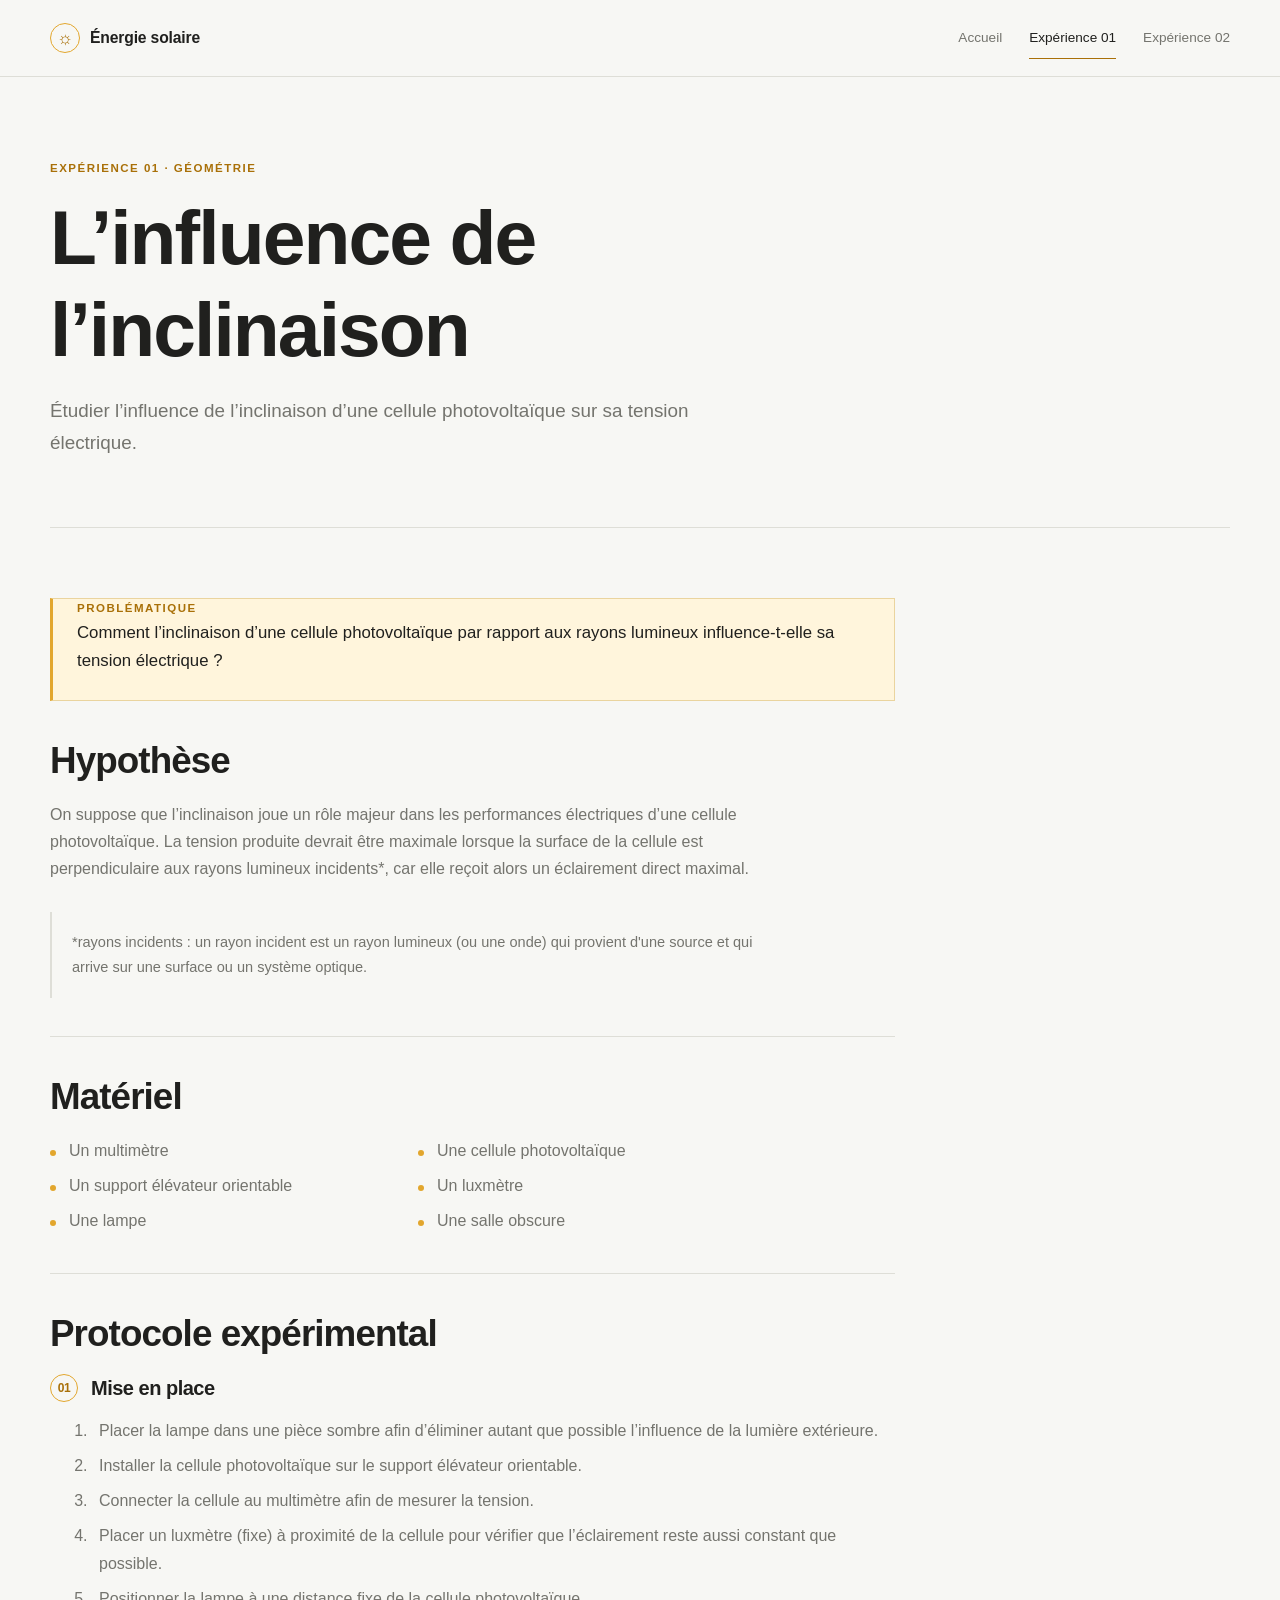
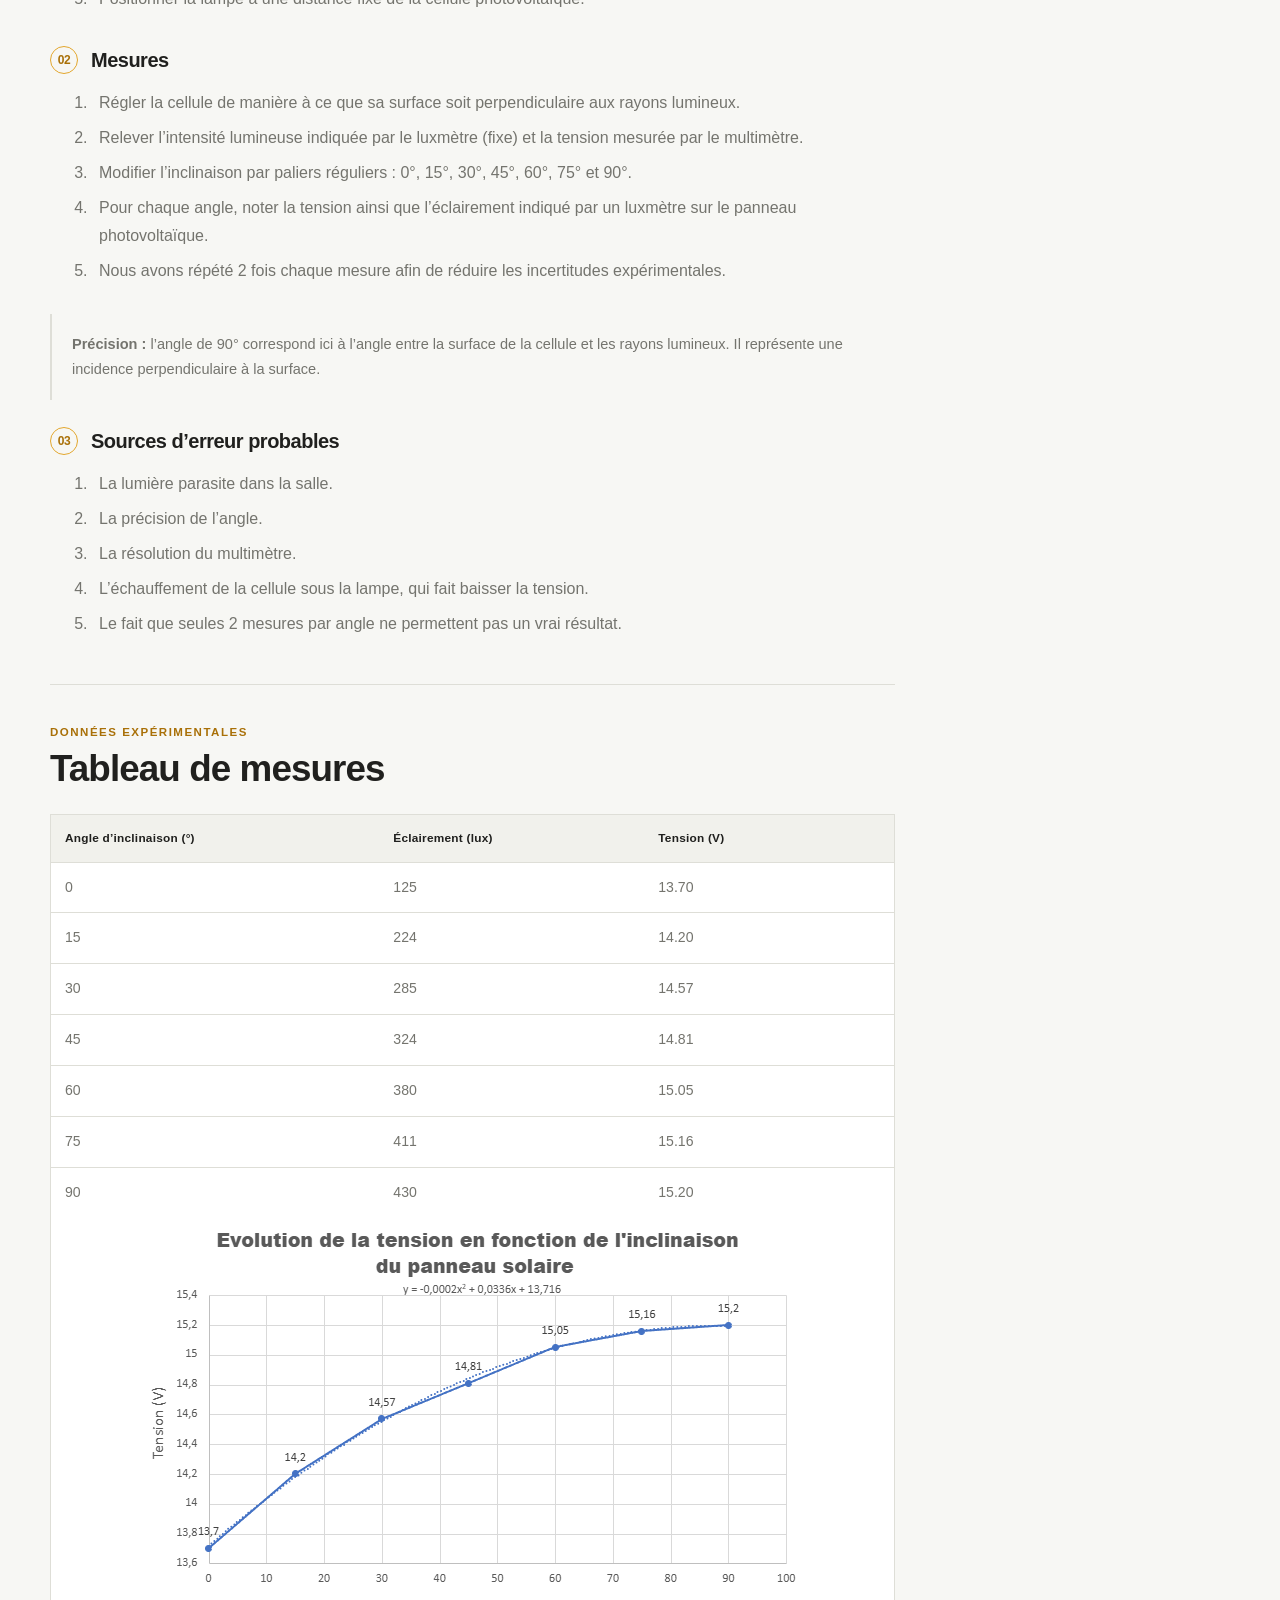
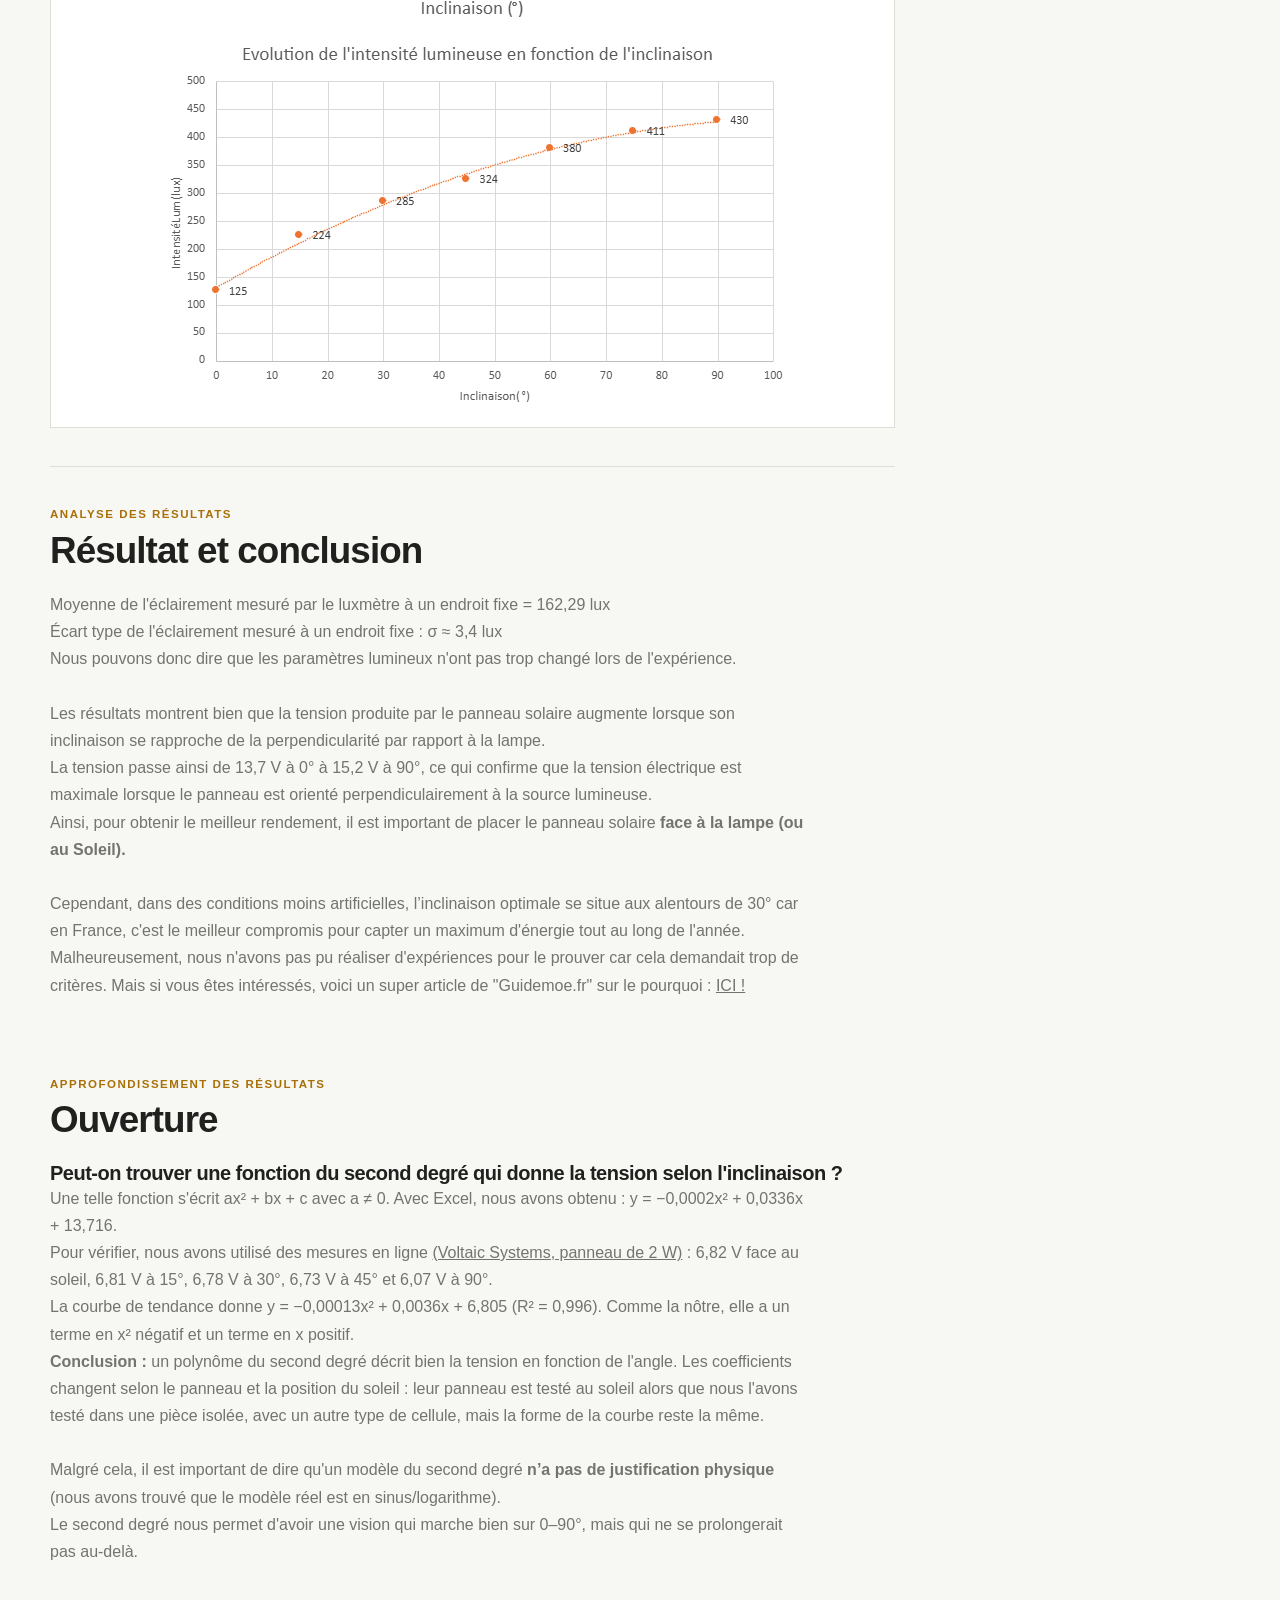
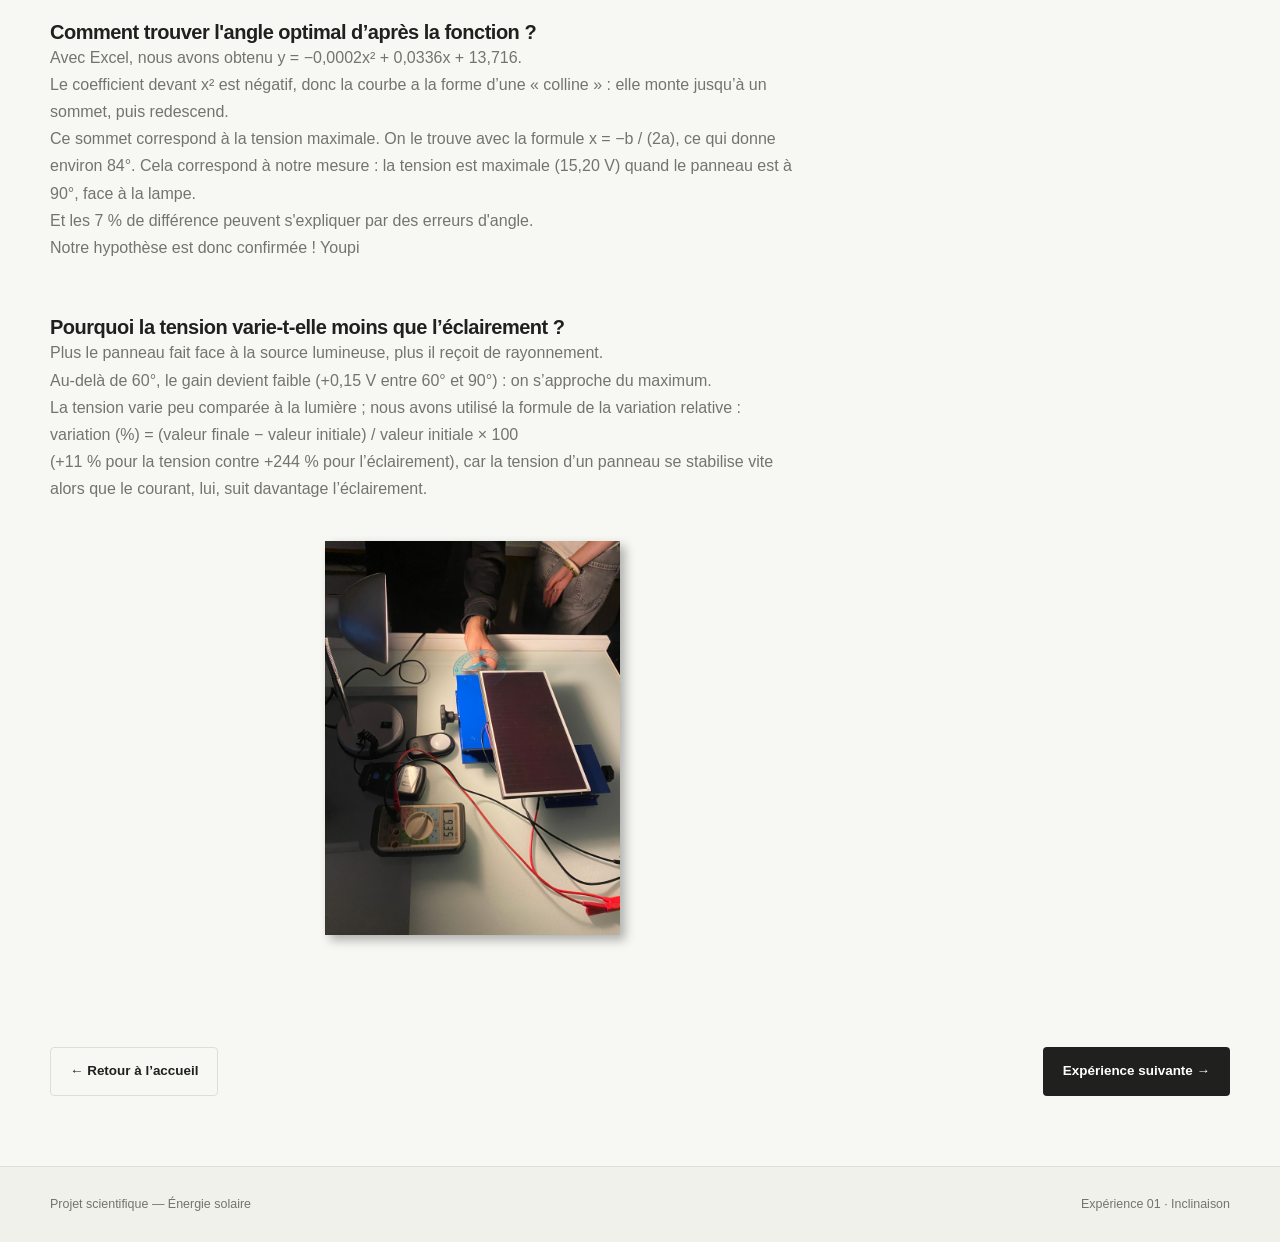
==== experience1.html @ ff4b0154 "Add files via upload" ====
<!DOCTYPE html>
<html lang="fr">
<head>
  <meta charset="UTF-8">
  <meta name="viewport" content="width=device-width, initial-scale=1.0">
  <meta name="description" content="Expérience sur l'influence de l'inclinaison d'une cellule photovoltaïque.">
  <title>Expérience 01 — Inclinaison</title>
  <link rel="stylesheet" href="style.css">
  <script src="script.js" defer></script>
</head>

<body>
  <header class="site-header">
    <div class="container nav-container">
      <a class="brand" href="index.html">
        <span class="brand-mark">☼</span>
        <span>Énergie solaire</span>
      </a>

      <button class="menu-toggle" aria-label="Ouvrir le menu">☰</button>

      <nav class="main-nav" aria-label="Navigation principale">
        <a href="index.html">Accueil</a>
        <a class="active" href="experience1.html">Expérience 01</a>
        <a href="experience2.html">Expérience 02</a>
      </nav>
    </div>
  </header>

  <main>
    <section class="experiment-header container">
      <p class="eyebrow">Expérience 01 · Géométrie</p>
      <h1>L’influence de l’inclinaison</h1>
      <p class="lead">
        Étudier l’influence de l’inclinaison d’une cellule photovoltaïque
        sur sa tension électrique.
      </p>
    </section>

    <div class="container experiment-layout">
      <article class="content-column">
        <section class="content-section problem-box">
          <p class="section-label">Problématique</p>
          <p>
            Comment l’inclinaison d’une cellule photovoltaïque par rapport
            aux rayons lumineux influence-t-elle sa tension électrique ?
          </p>
        </section>

        <section class="content-section">
          <h2>Hypothèse</h2>
          <p>
            On suppose que l’inclinaison joue un rôle majeur dans les
            performances électriques d’une cellule photovoltaïque. La tension
            produite devrait être maximale lorsque la surface de la cellule
            est perpendiculaire aux rayons lumineux incidents*, car elle reçoit
            alors un éclairement direct maximal.
          </p>
          <p class="note">
            *rayons incidents : un rayon incident est un rayon lumineux (ou une onde)
            qui provient d'une source et qui arrive sur une surface ou un système optique.
          </p>
        </section>

        <section class="content-section">
          <h2>Matériel</h2>
          <ul class="material-list">
            <li>Un multimètre</li>
            <li>Une cellule photovoltaïque</li>
            <li>Un support élévateur orientable</li>
            <li>Un luxmètre</li>
            <li>Une lampe</li>
            <li>Une salle obscure</li>
          </ul>
        </section>

        <section class="content-section">
          <h2>Protocole expérimental</h2>

          <div class="step-block">
            <h3><span>01</span> Mise en place</h3>
            <ol>
              <li>Placer la lampe dans une pièce sombre afin d’éliminer autant que possible l’influence de la lumière extérieure.</li>
              <li>Installer la cellule photovoltaïque sur le support élévateur orientable.</li>
              <li>Connecter la cellule au multimètre afin de mesurer la tension.</li>
              <li>Placer un luxmètre (fixe) à proximité de la cellule pour vérifier que l’éclairement reste aussi constant que possible.</li>
              <li>Positionner la lampe à une distance fixe de la cellule photovoltaïque.</li>
            </ol>
          </div>

          <div class="step-block">
            <h3><span>02</span> Mesures</h3>
            <ol>
              <li>Régler la cellule de manière à ce que sa surface soit perpendiculaire aux rayons lumineux.</li>
              <li>Relever l’intensité lumineuse indiquée par le luxmètre (fixe) et la tension mesurée par le multimètre.</li>
              <li>Modifier l’inclinaison par paliers réguliers : 0°, 15°, 30°, 45°, 60°, 75° et 90°.</li>
              <li>Pour chaque angle, noter la tension ainsi que l’éclairement indiqué par un luxmètre sur le panneau photovoltaïque.</li>
              <li>Nous avons répété 2 fois chaque mesure afin de réduire les incertitudes expérimentales.</li>
            </ol>
          </div>

          <div class="note">
            <strong>Précision :</strong> l’angle de 90° correspond ici à
            l’angle entre la surface de la cellule et les rayons lumineux.
            Il représente une incidence perpendiculaire à la surface.
          </div>

          <br>
          <div class="step-block">
            <h3><span>03</span> Sources d’erreur probables</h3>
            <ol>
              <li>La lumière parasite dans la salle.</li>
              <li>La précision de l’angle.</li>
              <li>La résolution du multimètre.</li>
              <li>L’échauffement de la cellule sous la lampe, qui fait baisser la tension.</li>
              <li>Le fait que seules 2 mesures par angle ne permettent pas un vrai résultat.</li>
            </ol>
          </div>
        </section>

        <section class="content-section">
          <div class="section-title-row">
            <div>
              <p class="section-label">Données expérimentales</p>
              <h2>Tableau de mesures</h2>
            </div>
          </div>

          <div class="table-wrapper">
            <table data-table-id="inclinaison">
              <thead>
                <tr>
                  <th>Angle d’inclinaison (°)</th>
                  <th>Éclairement (lux)</th>
                  <th>Tension (V)</th>
                </tr>
              </thead>
              <tbody>
                <tr><td>0</td>   <td>125</td>  <td>13.70</td></tr>
                <tr><td>15</td>  <td>224</td>  <td>14.20</td></tr>
                <tr><td>30</td>  <td>285</td>  <td>14.57</td></tr>
                <tr><td>45</td>  <td>324</td>  <td>14.81</td></tr>
                <tr><td>60</td>  <td>380</td>  <td>15.05</td></tr>
                <tr><td>75</td>  <td>411</td>  <td>15.16</td></tr>
                <tr><td>90</td>  <td>430</td>  <td>15.20</td></tr>
              </tbody>
            </table>

            <div style="text-align: center;">
              <img src="Images/Courbe_volt_degrés.png" alt="Courbe de la tension en fonction de l'angle d'inclinaison"> <br>
              <img src="Images/Courbe_lux_inc.png" alt="Courbe de l'éclairement en fonction de l'angle d'inclinaison">
            </div>
          </div>
        </section>

        <section class="content-section expected-result">
          <p class="section-label">Analyse des résultats</p>
          <h2>Résultat et conclusion</h2>
          <p>
            Moyenne de l'éclairement mesuré par le luxmètre à un endroit fixe = 162,29 lux <br>
            Écart type de l'éclairement mesuré à un endroit fixe : σ ≈ 3,4 lux <br>
            Nous pouvons donc dire que les paramètres lumineux n'ont pas trop changé lors de l'expérience.<br><br>

            Les résultats montrent bien que la tension produite par le panneau solaire
            augmente lorsque son inclinaison se rapproche de la perpendicularité par rapport à la lampe.<br>
            La tension passe ainsi de 13,7 V à 0° à 15,2 V à 90°,
            ce qui confirme que la tension électrique est maximale
            lorsque le panneau est orienté perpendiculairement
            à la source lumineuse. <br>
            Ainsi, pour obtenir le meilleur rendement,
            il est important de placer le panneau solaire <strong>face à la lampe (ou au Soleil).</strong><br><br>

            Cependant, dans des conditions moins artificielles, l’inclinaison optimale se situe aux alentours de 30° car<br>
            en France, c'est le meilleur compromis pour capter un maximum d'énergie tout au long de l'année. <br>
            Malheureusement, nous n'avons pas pu réaliser d'expériences pour le prouver car cela demandait trop de critères.
            Mais si vous êtes intéressés, voici un super article de "Guidemoe.fr" sur le pourquoi :
            <a href="https://www.guidemoe.fr/actu/239/pourquoi-les-panneaux-solaires-sont-ils-inclines-a-30-degres" style="text-decoration: underline;" target="_blank">ICI !</a>
          </p>
        </section>

        <section class="content-section expected-result">
          <p class="section-label">Approfondissement des résultats</p>
          <h2>Ouverture</h2>
          <h3>Peut-on trouver une fonction du second degré qui donne la tension selon l'inclinaison ?</h3>
          <p>Une telle fonction s'écrit ax² + bx + c avec a ≠ 0. Avec Excel, nous avons obtenu : y = −0,0002x² + 0,0336x + 13,716.</p>
          <p>Pour vérifier, nous avons utilisé des mesures en ligne <a href="https://blog.voltaicsystems.com/solar-charger-tutorial-part-1/" style="text-decoration: underline;" target="_blank">(Voltaic Systems, panneau de 2 W)</a>
            : 6,82 V face au soleil, 6,81 V à 15°, 6,78 V à 30°, 6,73 V à 45° et 6,07 V à 90°. <br>
            La courbe de tendance donne y = −0,00013x² + 0,0036x + 6,805 (R² = 0,996). Comme la nôtre, elle a un terme en x² négatif et un terme en x positif.</p>
          <p><strong>Conclusion :</strong> un polynôme du second degré décrit bien la tension en fonction de l'angle.
            Les coefficients changent selon le panneau et la position du soleil :
            leur panneau est testé au soleil alors que nous l'avons testé dans une pièce isolée, avec un autre type de cellule, mais la forme de la courbe reste la même.</p>
          <br>
          <p>Malgré cela, il est important de dire qu'un modèle du second degré <strong>n’a pas de justification physique</strong> (nous avons trouvé que le modèle réel est en sinus/logarithme).<br>
            Le second degré nous permet d'avoir une vision qui marche bien sur 0–90°, mais qui ne se prolongerait pas au-delà.</p>
          <br><br>

          <h3>Comment trouver l'angle optimal d’après la fonction ?</h3>
          <p>Avec Excel, nous avons obtenu y = −0,0002x² + 0,0336x + 13,716.<br>
            Le coefficient devant x² est négatif, donc la courbe a la forme d’une « colline » : elle monte jusqu’à un sommet, puis redescend.<br>
            Ce sommet correspond à la tension maximale. On le trouve avec la formule x = −b / (2a), ce qui donne environ 84°.
            Cela correspond à notre mesure : la tension est maximale (15,20 V) quand le panneau est à 90°, face à la lampe.<br>
            Et les 7 % de différence peuvent s'expliquer par des erreurs d'angle.<br>
            Notre hypothèse est donc confirmée ! Youpi</p>
          <br><br>

          <h3>Pourquoi la tension varie-t-elle moins que l’éclairement ?</h3>
          <p>Plus le panneau fait face à la source lumineuse, plus il reçoit de rayonnement. <br>
            Au-delà de 60°, le gain devient faible (+0,15 V entre 60° et 90°) : on s’approche du maximum. <br>
            La tension varie peu comparée à la lumière ; nous avons utilisé la formule de la variation relative : <br>
            variation (%) = (valeur finale − valeur initiale) / valeur initiale × 100 <br>
            (+11 % pour la tension contre +244 % pour l’éclairement), car la tension d’un panneau se stabilise vite alors que le courant, lui, suit davantage l’éclairement.<br>
          </p>
        </section>

        <div style="text-align: center;">
          <img class="mon-element" src="Images/Exp1_Realisation.jpeg" alt="Réalisation de l'expérience 1" width="35%">
        </div>
      </article>
    </div>
  </main>

  <nav class="page-navigation container" aria-label="Navigation entre les expériences">
    <a class="button button-outline" href="index.html">← Retour à l’accueil</a>
    <a class="button button-primary" href="experience2.html">Expérience suivante →</a>
  </nav>

  <footer class="site-footer">
    <div class="container footer-content">
      <p>Projet scientifique — Énergie solaire</p>
      <p>Expérience 01 · Inclinaison</p>
    </div>
  </footer>
</body>
</html>
---- style.css ----
:root {
  --background: #f7f7f4;
  --surface: #ffffff;
  --text: #20201e;
  --muted: #74746e;
  --line: #deded7;
  --accent: #e2a62d;
  --accent-dark: #a97008;
  --soft-accent: #fff5dc;
  --max-width: 1180px;
  --radius: 4px;
  --shadow: 0 12px 35px rgba(35, 35, 28, 0.06);
}

.texte-image {
  display: flex;
  align-items: flex-start;
  gap: 2rem;
}

.texte-image .texte {
  flex: 1;
  min-width: 0;
}

.texte-image .schema {
  flex: 0 0 40%;
  margin: 0;
}

.texte-image .schema img {
  width: 100%;
  height: auto;
  display: block;
}

@media (max-width: 700px) {
  .texte-image {
    flex-direction: column;
  }
  .texte-image .schema {
    flex: none;
    width: 100%;
  }
}

* {
  box-sizing: border-box;
  margin: 0;
  padding: 0;
}

html {
  scroll-behavior: smooth;
}

body {
  background: var(--background);
  color: var(--text);
  font-family: "Inter", "Segoe UI", Arial, sans-serif;
  font-size: 16px;
  line-height: 1.7;
  animation: pageEnter 0.45s ease both;
}

@keyframes pageEnter {
  from {
    opacity: 0;
    transform: translateY(8px);
  }

  to {
    opacity: 1;
    transform: translateY(0);
  }
}

h1,
h2,
h3 {
  font-weight: 600;
  line-height: 1.2;
  letter-spacing: -0.025em;
}

h1 {
  font-size: clamp(2.7rem, 7vw, 5.8rem);
}

h2 {
  font-size: clamp(1.55rem, 3vw, 2.3rem);
}

h3 {
  font-size: 1.25rem;
}

p {
  color: var(--muted);
}

a {
  color: inherit;
  text-decoration: none;
}

button,
textarea {
  font: inherit;
}

.container {
  width: min(100% - 42px, var(--max-width));
  margin-inline: auto;
}

/* Navigation */

.site-header {
  border-bottom: 1px solid var(--line);
  background: rgba(247, 247, 244, 0.94);
  position: sticky;
  top: 0;
  z-index: 10;
  backdrop-filter: blur(12px);
}

.nav-container {
  min-height: 76px;
  display: flex;
  align-items: center;
  justify-content: space-between;
  gap: 30px;
}

.brand {
  display: flex;
  align-items: center;
  gap: 10px;
  font-size: 0.98rem;
  font-weight: 600;
  letter-spacing: -0.01em;
}

.brand-mark {
  display: grid;
  place-items: center;
  width: 30px;
  height: 30px;
  color: var(--accent-dark);
  border: 1px solid var(--accent);
  border-radius: 50%;
  font-size: 1.1rem;
}

.main-nav {
  display: flex;
  align-items: center;
  gap: 27px;
}

.main-nav a {
  color: var(--muted);
  font-size: 0.85rem;
  position: relative;
  transition: color 0.2s ease;
}

.main-nav a::after {
  content: "";
  position: absolute;
  left: 0;
  bottom: -9px;
  width: 0;
  height: 1px;
  background: var(--accent-dark);
  transition: width 0.2s ease;
}

.main-nav a:hover,
.main-nav a.active {
  color: var(--text);
}

.main-nav a:hover::after,
.main-nav a.active::after {
  width: 100%;
}

.menu-toggle {
  display: none;
  border: 0;
  background: transparent;
  font-size: 1.35rem;
  cursor: pointer;
}

/* Accueil */

.hero {
  min-height: 570px;
  display: flex;
  align-items: center;
  justify-content: space-between;
  gap: 60px;
  padding-block: 85px;
}

.hero-content {
  max-width: 750px;
}

.eyebrow,
.section-label,
.card-tag {
  color: var(--accent-dark);
  font-size: 0.72rem;
  font-weight: 700;
  letter-spacing: 0.13em;
  text-transform: uppercase;
}

.hero-subtitle {
  max-width: 610px;
  margin-top: 18px;
  color: var(--muted);
  font-size: clamp(1.15rem, 2vw, 1.55rem);
}

.question-box {
  max-width: 670px;
  margin-top: 48px;
  padding: 23px 26px;
  border-left: 2px solid var(--accent);
  background: var(--surface);
  box-shadow: var(--shadow);
}

.question-box p {
  margin-top: 6px;
  color: var(--text);
  font-size: 1.05rem;
}

.solar-symbol {
  position: relative;
  width: 170px;
  height: 170px;
  flex: 0 0 auto;
  opacity: 0.85;
}

.sun-core {
  position: absolute;
  top: 50%;
  left: 50%;
  width: 62px;
  height: 62px;
  border-radius: 50%;
  background: var(--accent);
  transform: translate(-50%, -50%);
}

.ray {
  position: absolute;
  top: 50%;
  left: 50%;
  width: 2px;
  height: 170px;
  background: var(--accent);
  transform-origin: center;
}

.ray-1 { transform: translate(-50%, -50%) rotate(0); }
.ray-2 { transform: translate(-50%, -50%) rotate(45deg); }
.ray-3 { transform: translate(-50%, -50%) rotate(90deg); }
.ray-4 { transform: translate(-50%, -50%) rotate(135deg); }
.ray-5 { transform: translate(-50%, -50%) rotate(180deg); }
.ray-6 { transform: translate(-50%, -50%) rotate(225deg); }
.ray-7 { transform: translate(-50%, -50%) rotate(270deg); }
.ray-8 { transform: translate(-50%, -50%) rotate(315deg); }

.intro-section,
.experiments-section {
  padding-block: 82px;
  border-top: 1px solid var(--line);
}

.section-heading {
  max-width: 700px;
}

.intro-text {
  max-width: 750px;
  margin-top: 26px;
  font-size: 1.08rem;
}

.experiment-grid {
  display: grid;
  grid-template-columns: repeat(2, 1fr);
  gap: 18px;
  margin-top: 42px;
}

.experiment-card {
  min-height: 300px;
  display: flex;
  flex-direction: column;
  justify-content: space-between;
  padding: 27px;
  background: var(--surface);
  border: 1px solid var(--line);
  transition: transform 0.25s ease, box-shadow 0.25s ease;
}

.experiment-card:hover {
  transform: translateY(-5px);
  box-shadow: var(--shadow);
}

.card-number {
  color: var(--accent-dark);
  font-size: 2rem;
  font-weight: 600;
}

.card-tag {
  margin-top: 18px;
}

.experiment-card h3 {
  margin-top: 7px;
}

.experiment-card p:not(.card-tag) {
  margin-top: 13px;
  align-items: center;
  font-size: 0.94rem;
}

.text-link {
  display: inline-flex;
  align-items: center;
  gap: 8px;
  margin-top: 28px;
  color: var(--text);
  font-size: 0.87rem;
  font-weight: 600;
}

.mon-element {
  box-shadow: 5px 5px 10px rgba(0, 0, 0, 0.3);
}

.text-link span {
  color: var(--accent-dark);
  transition: transform 0.2s ease;
}

.text-link:hover span {
  transform: translateX(4px);
}

/* Pages expériences */

.experiment-header {
  padding-block: 82px 68px;
  border-bottom: 1px solid var(--line);
}

.experiment-header h1 {
  max-width: 850px;
  margin-top: 12px;
  font-size: clamp(2.5rem, 6vw, 5rem);
}

.lead {
  max-width: 650px;
  margin-top: 20px;
  font-size: 1.18rem;
}

.experiment-layout {
  display: grid;
  grid-template-columns: minmax(0, 1fr) 260px;
  gap: 75px;
  padding-block: 70px;
}

.content-column {
  min-width: 0;
}

.content-section {
  padding-block: 38px;
  border-bottom: 1px solid var(--line);
}

.content-section:first-child {
  padding-top: 0;
}

.content-section h2 {
  margin-bottom: 18px;
}

.content-section p {
  max-width: 760px;
}

.problem-box {
  padding: 24px;
  border: 1px solid #ead49e;
  border-left: 3px solid var(--accent);
  background: var(--soft-accent);
}

.problem-box p:last-child {
  color: var(--text);
  font-size: 1.05rem;
}

.material-list {
  display: grid;
  grid-template-columns: repeat(2, minmax(0, 1fr));
  gap: 8px 36px;
  max-width: 700px;
  list-style: none;
}

.material-list li {
  position: relative;
  padding-left: 19px;
  color: var(--muted);
}

.material-list li::before {
  content: "";
  position: absolute;
  top: 0.8em;
  left: 0;
  width: 6px;
  height: 6px;
  border-radius: 50%;
  background: var(--accent);
}

.step-block + .step-block {
  margin-top: 34px;
}

.step-block h3 {
  display: flex;
  align-items: center;
  gap: 13px;
  margin-bottom: 15px;
}

.step-block h3 span {
  display: grid;
  place-items: center;
  width: 28px;
  height: 28px;
  color: var(--accent-dark);
  border: 1px solid var(--accent);
  border-radius: 50%;
  font-size: 0.75rem;
}

.step-block ol {
  padding-left: 42px;
}

.step-block li {
  margin-block: 8px;
  padding-left: 7px;
  color: var(--muted);
}

.note {
  margin-top: 30px;
  padding: 18px 20px;
  border-left: 2px solid var(--line);
  color: var(--muted);
  font-size: 0.91rem;
}

.section-title-row {
  display: flex;
  justify-content: space-between;
  align-items: end;
  gap: 20px;
  margin-bottom: 23px;
}

.section-title-row h2 {
  margin-top: 5px;
  margin-bottom: 0;
}

.button {
  display: inline-flex;
  align-items: center;
  justify-content: center;
  border: 1px solid transparent;
  border-radius: var(--radius);
  cursor: pointer;
  font-size: 0.84rem;
  font-weight: 600;
  padding: 12px 19px;
  transition: 0.2s ease;
}

.button-small {
  padding: 9px 13px;
  color: var(--accent-dark);
  background: var(--soft-accent);
  border-color: #ead49e;
}

.button-small:hover {
  background: #ffedbd;
}

.button-primary {
  color: #fff;
  background: var(--text);
}

.button-primary:hover {
  background: var(--accent-dark);
}

.button-outline {
  color: var(--text);
  border-color: var(--line);
  background: transparent;
}

.button-outline:hover {
  border-color: var(--text);
}

.table-wrapper {
  overflow-x: auto;
  border: 1px solid var(--line);
  background: var(--surface);
}

table {
  width: 100%;
  min-width: 650px;
  border-collapse: collapse;
  font-size: 0.88rem;
}

th,
td {
  padding: 13px 14px;
  text-align: left;
  border-bottom: 1px solid var(--line);
  vertical-align: top;
}

th {
  color: var(--text);
  background: #f1f1ec;
  font-size: 0.74rem;
  font-weight: 700;
  letter-spacing: 0.02em;
}

td {
  min-width: 120px;
  color: var(--muted);
}

td[contenteditable="true"]:focus {
  outline: 2px solid #edd18b;
  outline-offset: -2px;
  background: #fffaf0;
}

tr:last-child td {
  border-bottom: 0;
}

.delete-row {
  width: 25px;
  height: 25px;
  border: 0;
  color: var(--muted);
  background: transparent;
  cursor: pointer;
  font-size: 1.2rem;
}

.delete-row:hover {
  color: #ad493c;
}

.table-note {
  margin-top: 13px;
  font-size: 0.85rem;
}

.expected-result {
  border-bottom: 0;
}

.expected-result h2 {
  margin-top: 4px;
}

.open-section {
  border-bottom: 0;
}

.section-intro {
  margin-bottom: 18px;
  font-size: 0.9rem;
}

.question-list {
  margin: 0 0 24px 20px;
  color: var(--muted);
}

textarea {
  display: block;
  width: 100%;
  min-height: 150px;
  resize: vertical;
  padding: 16px;
  color: var(--text);
  border: 1px solid var(--line);
  border-radius: var(--radius);
  outline: none;
  background: var(--surface);
  transition: border-color 0.2s ease;
}

textarea:focus {
  border-color: var(--accent);
}

.side-column {
  display: flex;
  flex-direction: column;
  gap: 16px;
}

.side-card,
.graph-placeholder {
  padding: 21px;
  border: 1px solid var(--line);
  background: var(--surface);
}

.side-number {
  color: var(--accent-dark);
  font-size: 1.7rem;
  font-weight: 600;
}

.side-card p {
  margin-top: 12px;
  font-size: 0.78rem;
  text-transform: uppercase;
  letter-spacing: 0.08em;
}

.side-card strong {
  display: block;
  margin-top: 5px;
  font-size: 1.05rem;
  font-weight: 600;
}

.graph-placeholder {
  min-height: 170px;
  display: flex;
  flex-direction: column;
  align-items: center;
  justify-content: center;
  border-style: dashed;
  text-align: center;
}

.graph-placeholder span {
  color: var(--muted);
  font-size: 0.85rem;
}

.graph-placeholder small {
  margin-top: 5px;
  color: var(--accent-dark);
  font-size: 0.75rem;
}

.formula-card {
  padding: 30px;
  border: 1px solid #ead49e;
  background: var(--soft-accent);
}

.formula {
  margin: 14px 0;
  color: var(--text);
  font-family: Georgia, serif;
  font-size: 2rem;
  font-style: italic;
}

.page-navigation {
  display: flex;
  justify-content: space-between;
  gap: 20px;
  padding-block: 34px 70px;
}

/* Footer */

.site-footer {
  border-top: 1px solid var(--line);
  background: #f1f1ec;
}

.footer-content {
  display: flex;
  justify-content: space-between;
  gap: 20px;
  padding-block: 27px;
}

.footer-content p {
  font-size: 0.78rem;
}

/* Responsive */

@media (max-width: 820px) {
  .menu-toggle {
    display: block;
  }

  .main-nav {
    position: absolute;
    top: 76px;
    left: 0;
    right: 0;
    display: none;
    flex-direction: column;
    align-items: stretch;
    gap: 0;
    padding: 10px 21px 20px;
    border-bottom: 1px solid var(--line);
    background: var(--background);
  }

  .main-nav.open {
    display: flex;
  }

  .main-nav a {
    padding: 11px 0;
  }

  .main-nav a::after {
    display: none;
  }

  .hero {
    min-height: auto;
    align-items: flex-start;
    padding-block: 70px;
  }

  .solar-symbol {
    display: none;
  }

  .experiment-grid {
    grid-template-columns: 1fr;
  }

  .experiment-layout {
    grid-template-columns: 1fr;
    gap: 0;
  }

  .side-column {
    display: grid;
    grid-template-columns: repeat(2, 1fr);
    padding-top: 45px;
  }

  .graph-placeholder {
    grid-column: span 2;
  }
}

@media (max-width: 560px) {
  .container {
    width: min(100% - 30px, var(--max-width));
  }

  .hero {
    padding-block: 55px;
  }

  .intro-section,
  .experiments-section {
    padding-block: 55px;
  }

  .experiment-header {
    padding-block: 55px 45px;
  }

  .experiment-layout {
    padding-block: 45px;
  }

  .material-list {
    grid-template-columns: 1fr;
  }

  .section-title-row {
    align-items: start;
    flex-direction: column;
  }

  .side-column {
    grid-template-columns: 1fr;
  }

  .graph-placeholder {
    grid-column: auto;
  }

  .page-navigation,
  .footer-content {
    align-items: stretch;
    flex-direction: column;
  }

  .page-navigation .button {
    width: 100%;
  }

  .footer-content {
    gap: 5px;
  }
}
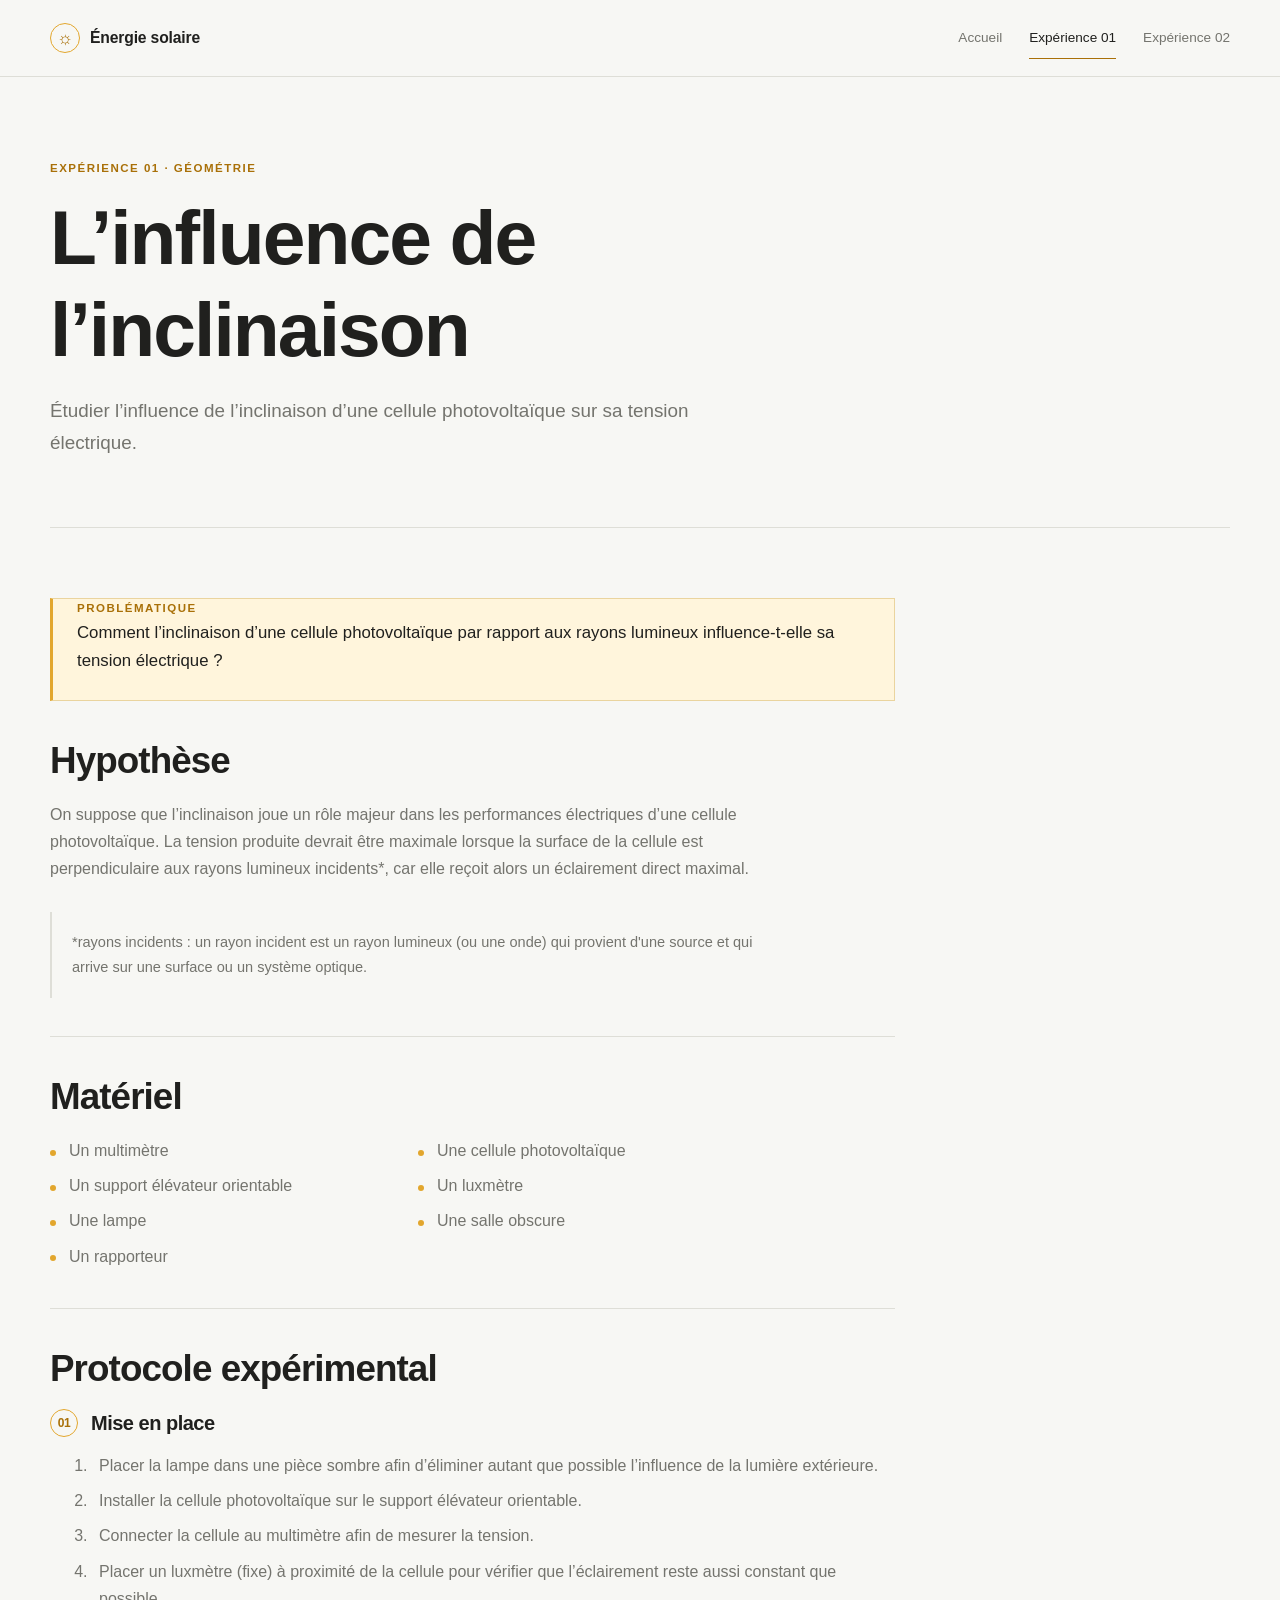
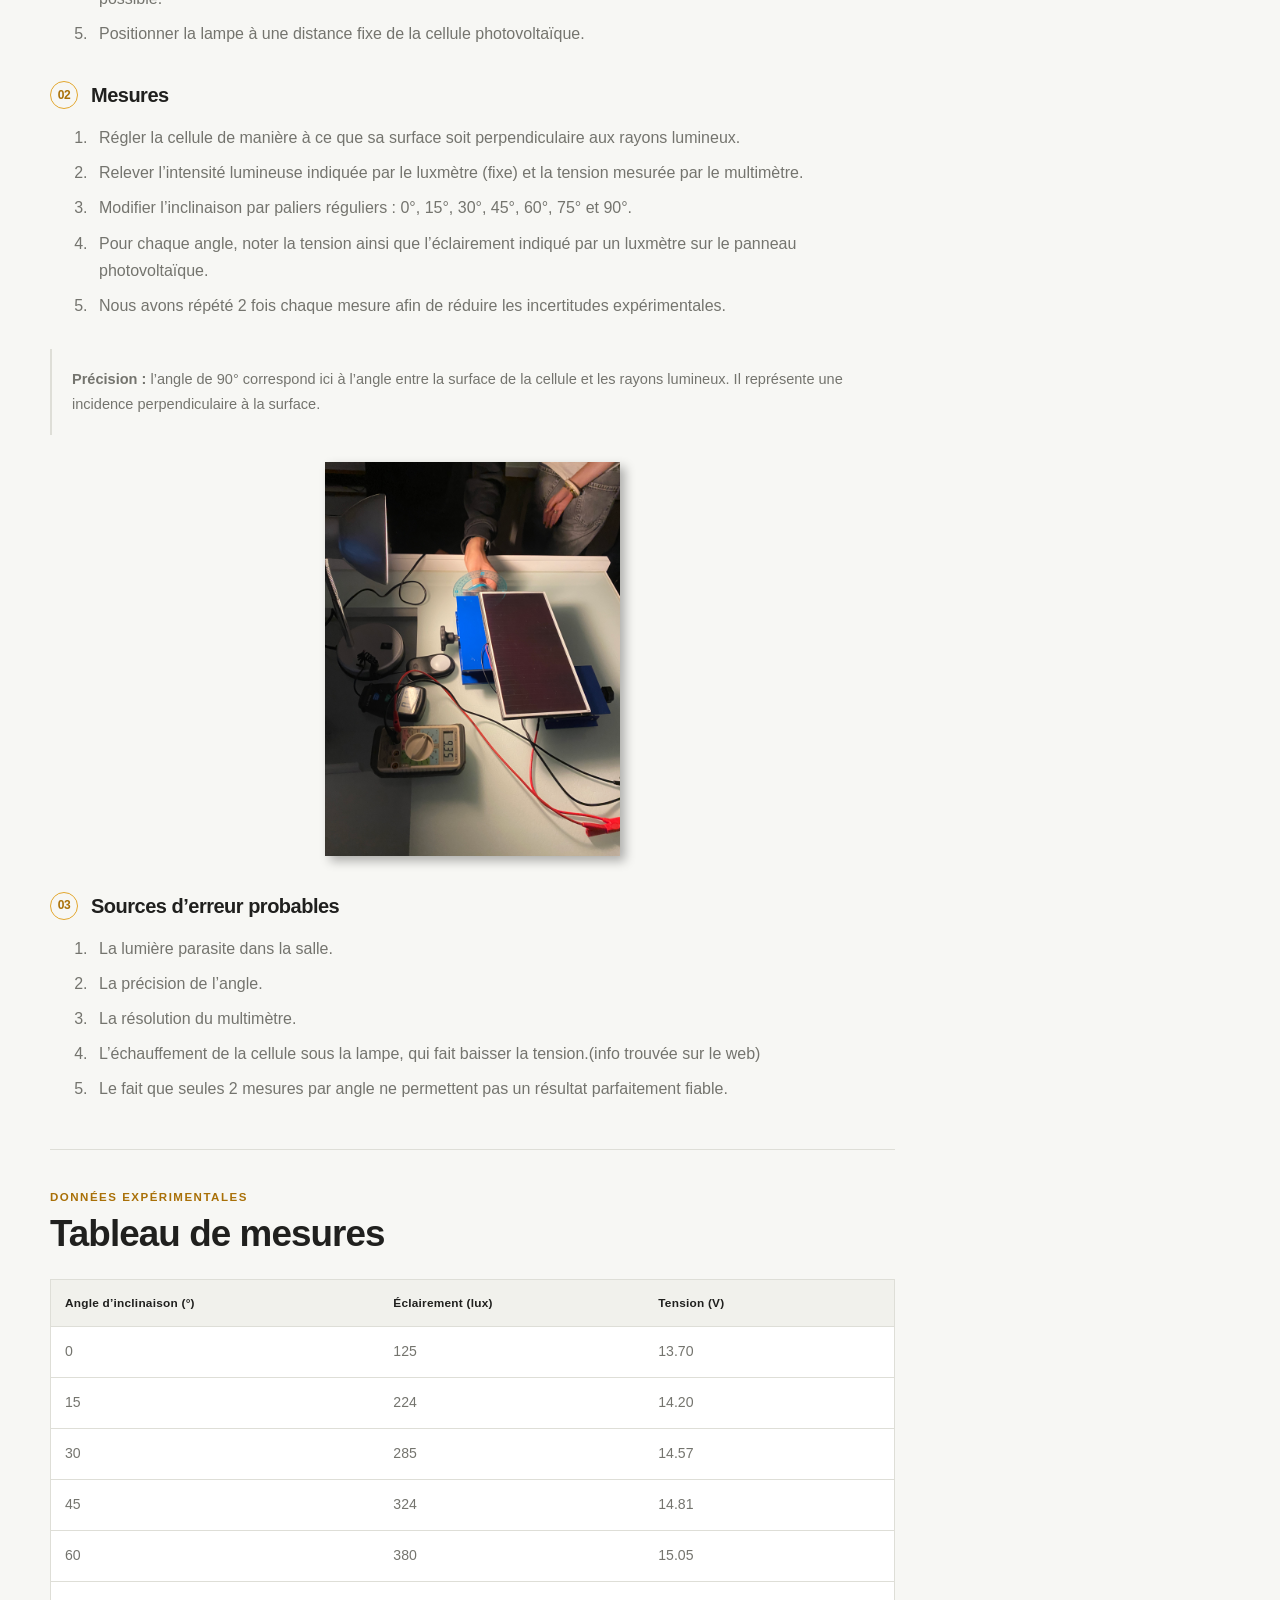
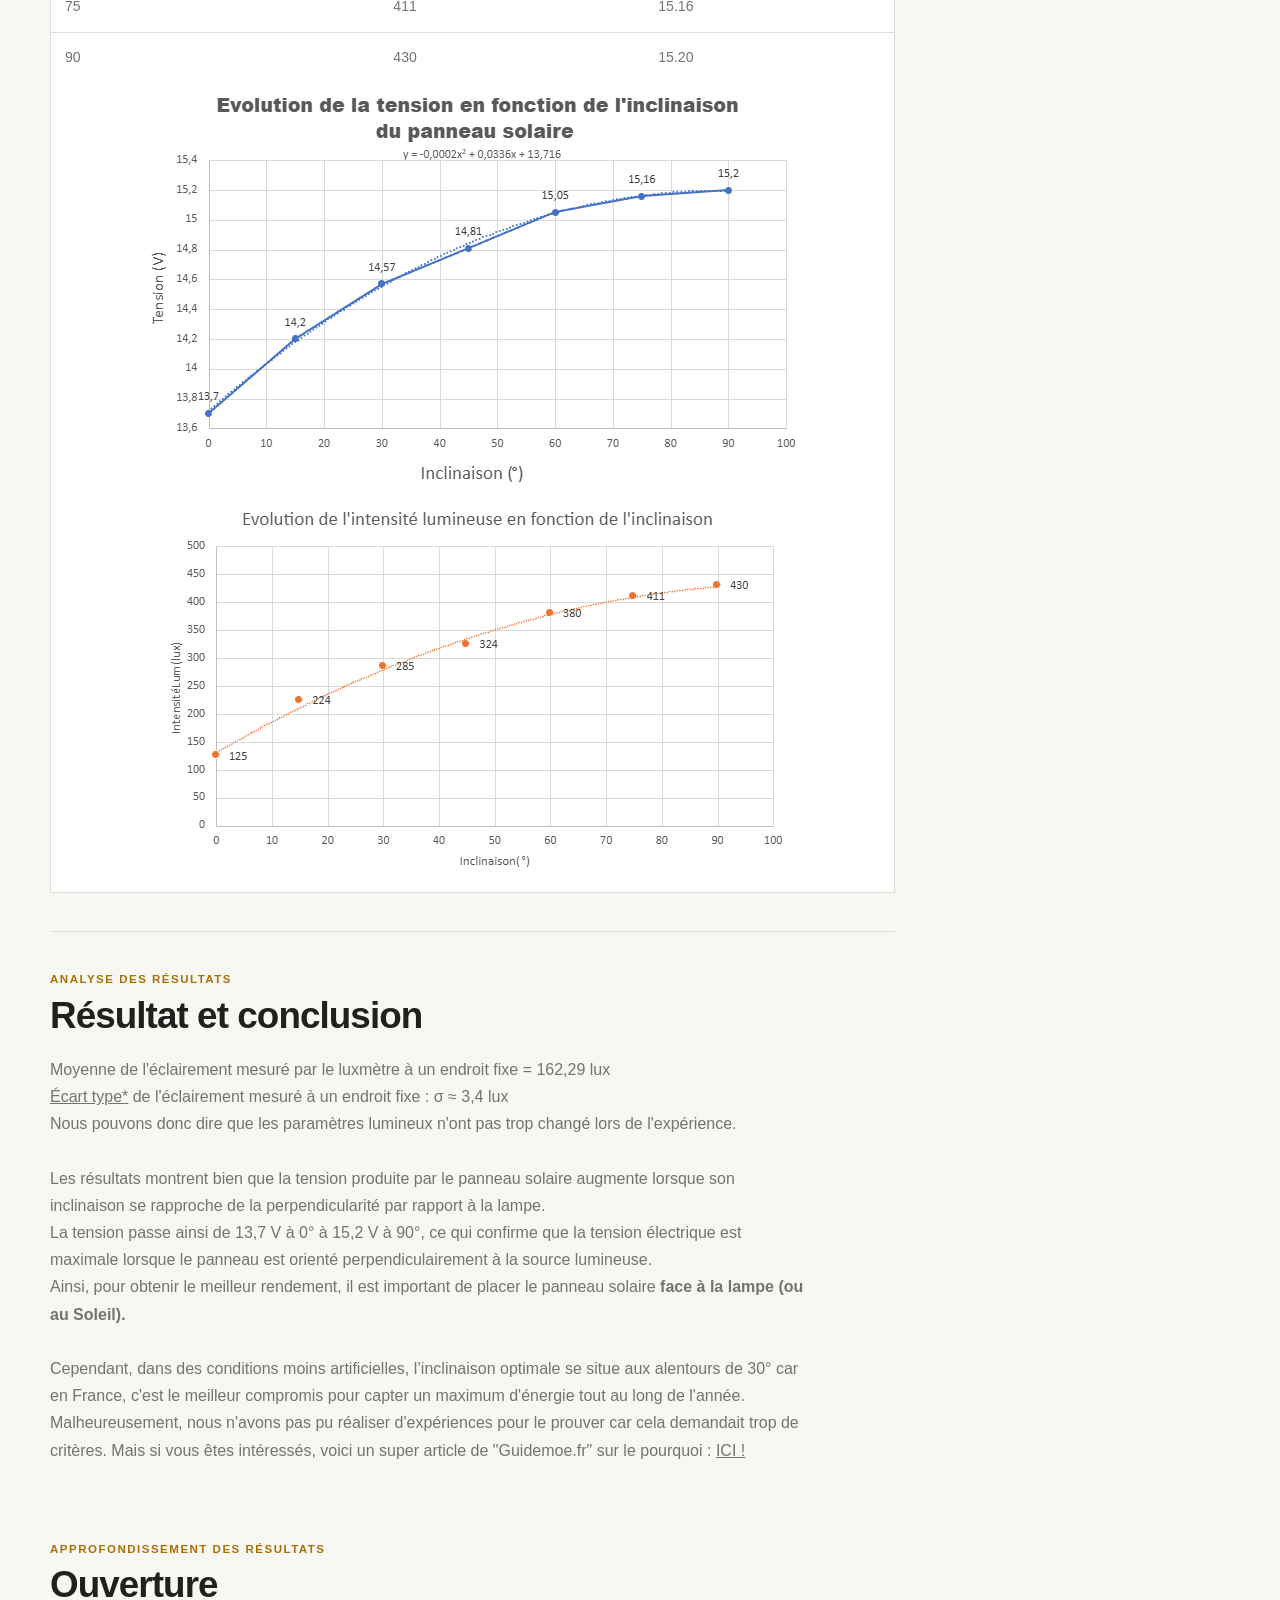
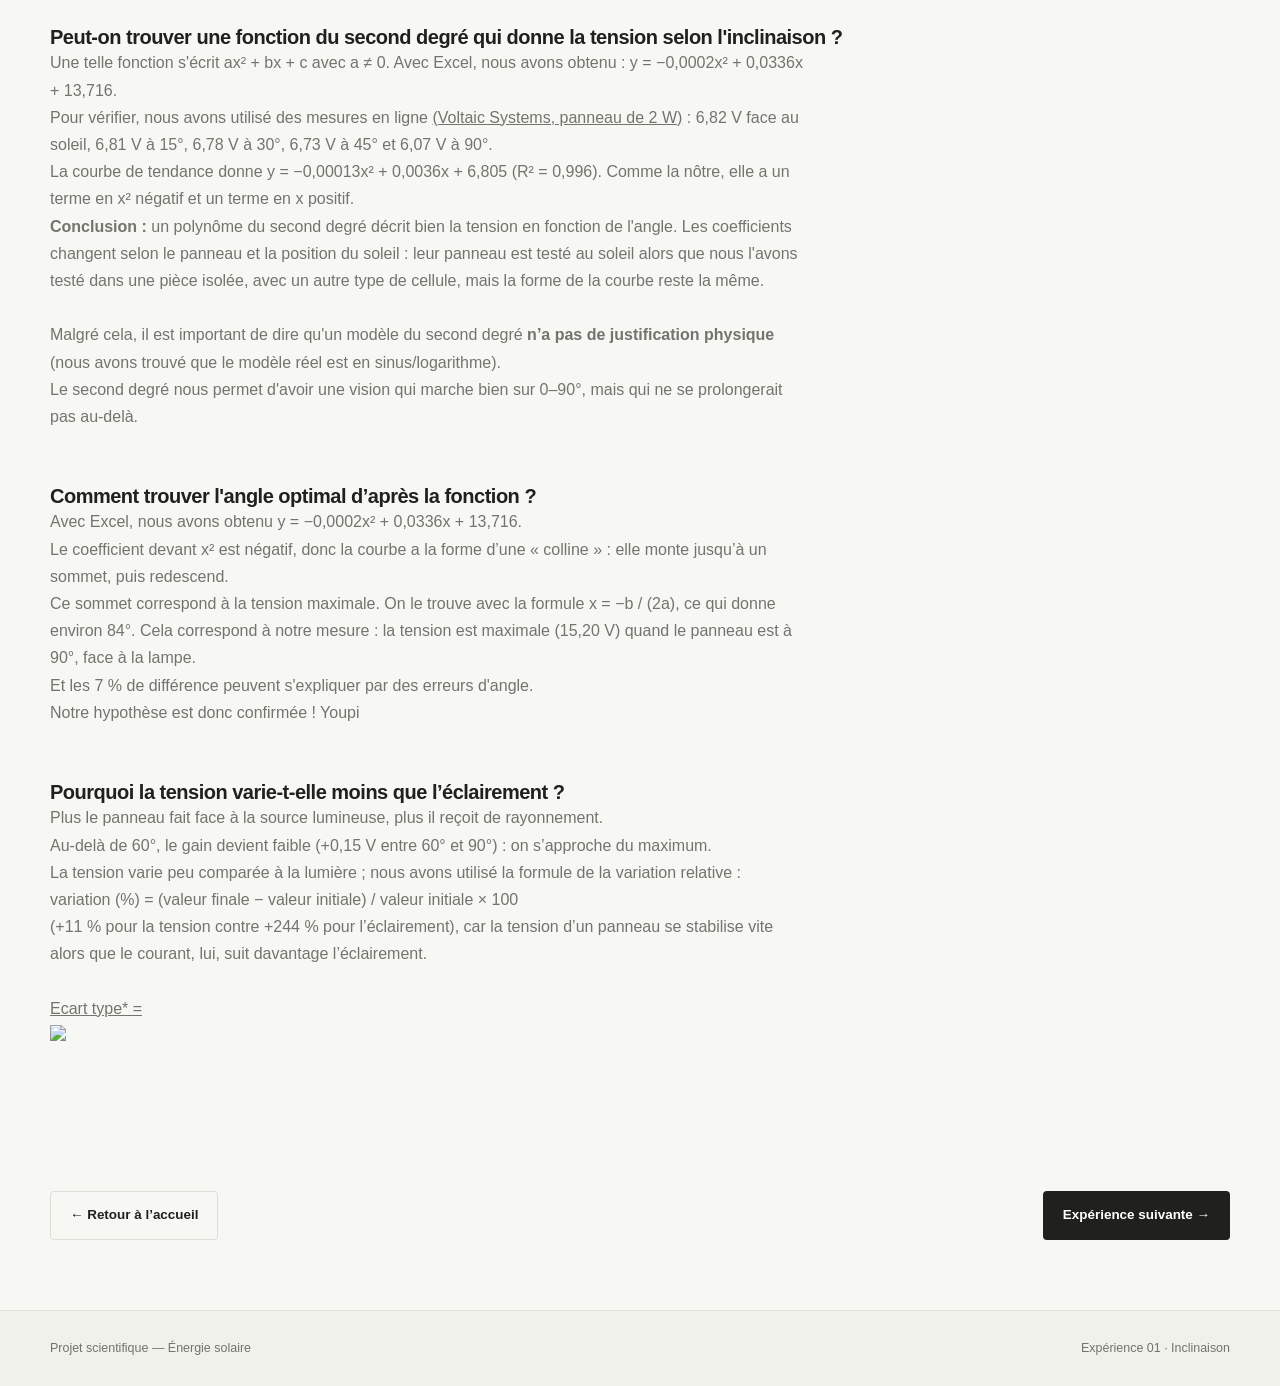
==== commit bc9cd6d1: "Add files via upload" ====
--- a/experience1.html
+++ b/experience1.html
@@ -7,6 +7,7 @@
   <title>Expérience 01 — Inclinaison</title>
   <link rel="stylesheet" href="style.css">
   <script src="script.js" defer></script>
+  <link rel="icon" href="Images/favicon.png" type="image/png">
 </head>
 
 <body>
@@ -71,6 +72,7 @@
             <li>Un luxmètre</li>
             <li>Une lampe</li>
             <li>Une salle obscure</li>
+            <li>Un rapporteur</li>
           </ul>
         </section>
 
@@ -105,6 +107,11 @@
             Il représente une incidence perpendiculaire à la surface.
           </div>
 
+          <br> 
+          <div style="text-align: center;">
+            <img class="mon-element" src="Images/Exp1_Realisation.jpeg" alt="Réalisation de l'expérience 1" width="35%">
+          </div>
+
           <br>
           <div class="step-block">
             <h3><span>03</span> Sources d’erreur probables</h3>
@@ -112,8 +119,8 @@
               <li>La lumière parasite dans la salle.</li>
               <li>La précision de l’angle.</li>
               <li>La résolution du multimètre.</li>
-              <li>L’échauffement de la cellule sous la lampe, qui fait baisser la tension.</li>
-              <li>Le fait que seules 2 mesures par angle ne permettent pas un vrai résultat.</li>
+              <li>L’échauffement de la cellule sous la lampe, qui fait baisser la tension.(info trouvée sur le web)</li>
+              <li>Le fait que seules 2 mesures par angle ne permettent pas un résultat parfaitement fiable.</li>
             </ol>
           </div>
         </section>
@@ -158,7 +165,7 @@
           <h2>Résultat et conclusion</h2>
           <p>
             Moyenne de l'éclairement mesuré par le luxmètre à un endroit fixe = 162,29 lux <br>
-            Écart type de l'éclairement mesuré à un endroit fixe : σ ≈ 3,4 lux <br>
+            <a style="text-decoration: underline;">Écart type*</a> de l'éclairement mesuré à un endroit fixe : σ ≈ 3,4 lux <br>
             Nous pouvons donc dire que les paramètres lumineux n'ont pas trop changé lors de l'expérience.<br><br>
 
             Les résultats montrent bien que la tension produite par le panneau solaire
@@ -210,11 +217,11 @@
             variation (%) = (valeur finale − valeur initiale) / valeur initiale × 100 <br>
             (+11 % pour la tension contre +244 % pour l’éclairement), car la tension d’un panneau se stabilise vite alors que le courant, lui, suit davantage l’éclairement.<br>
           </p>
-        </section>
-
-        <div style="text-align: center;">
-          <img class="mon-element" src="Images/Exp1_Realisation.jpeg" alt="Réalisation de l'expérience 1" width="35%">
-        </div>
+
+          <p style="text-decoration: underline;"><br>Ecart type* =</p><img src="Images/ecart-type.png" width="20%"> 
+        </section>
+
+        
       </article>
     </div>
   </main>
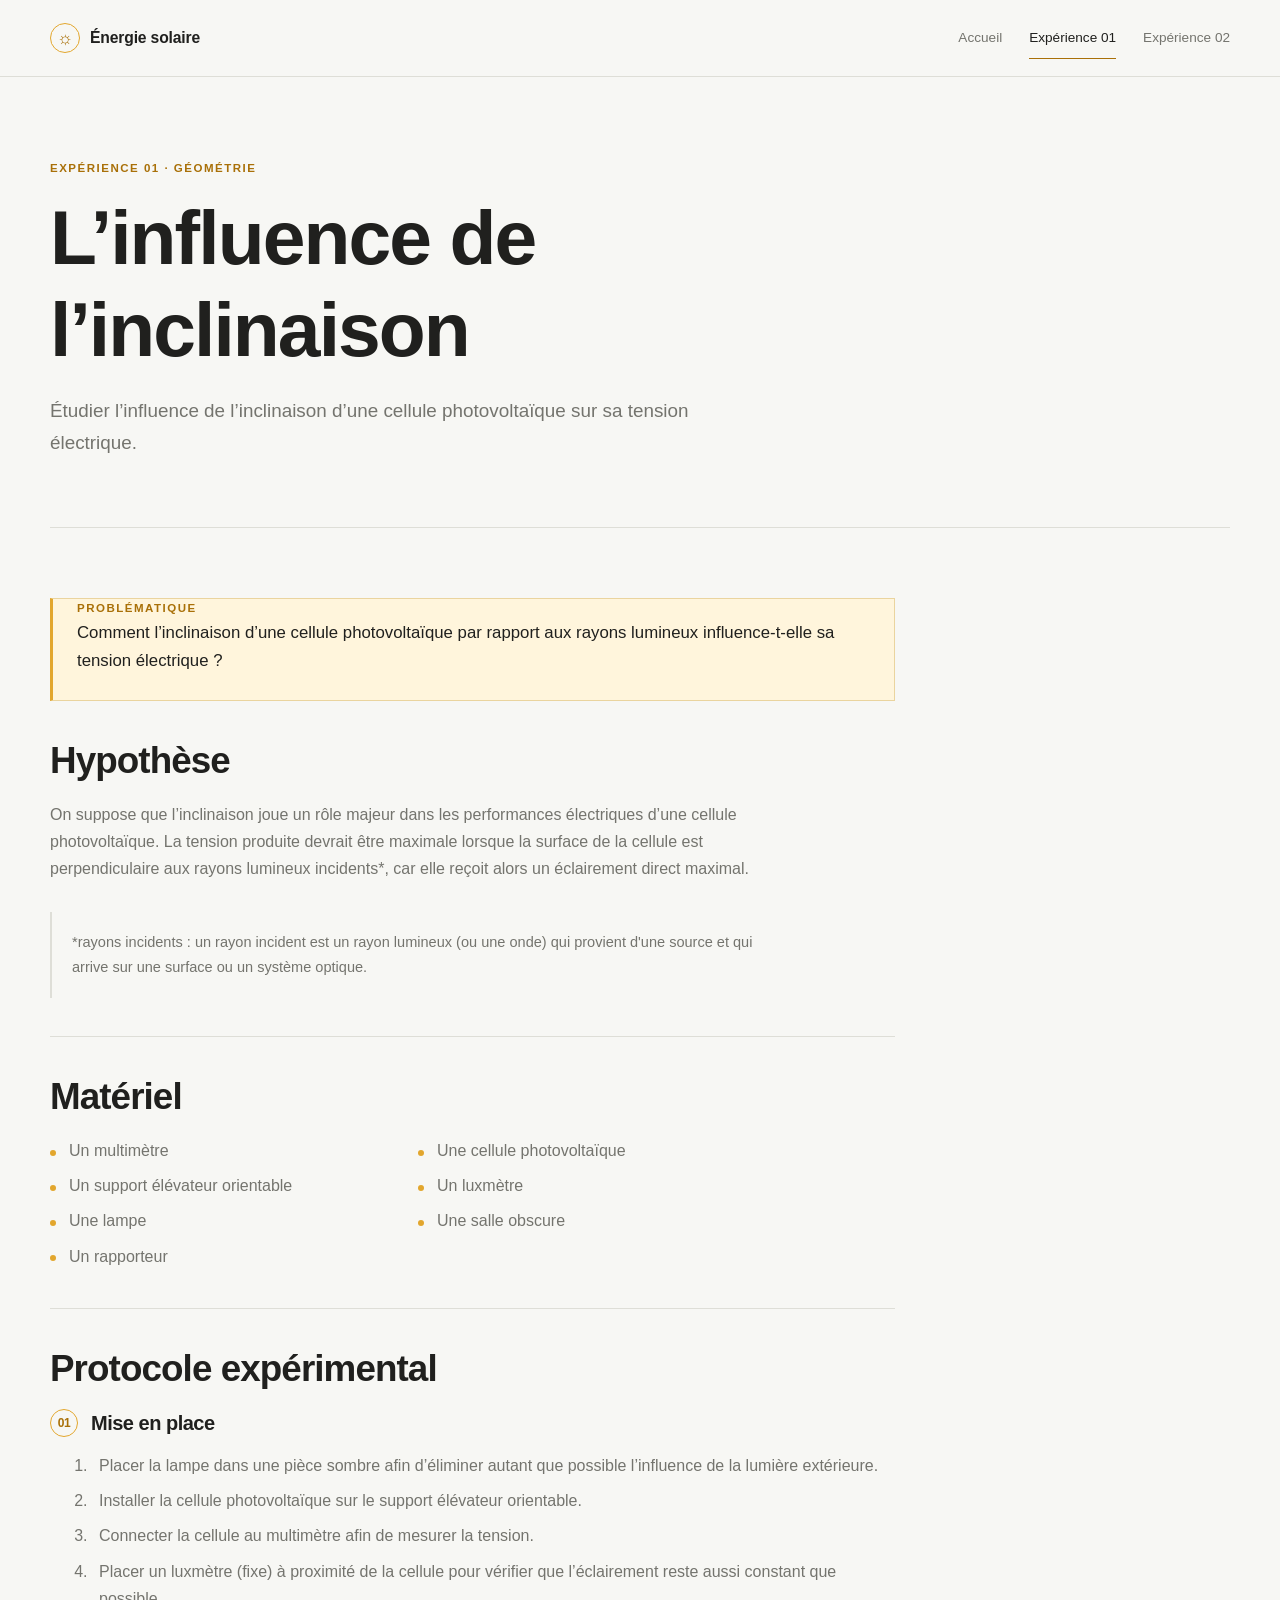
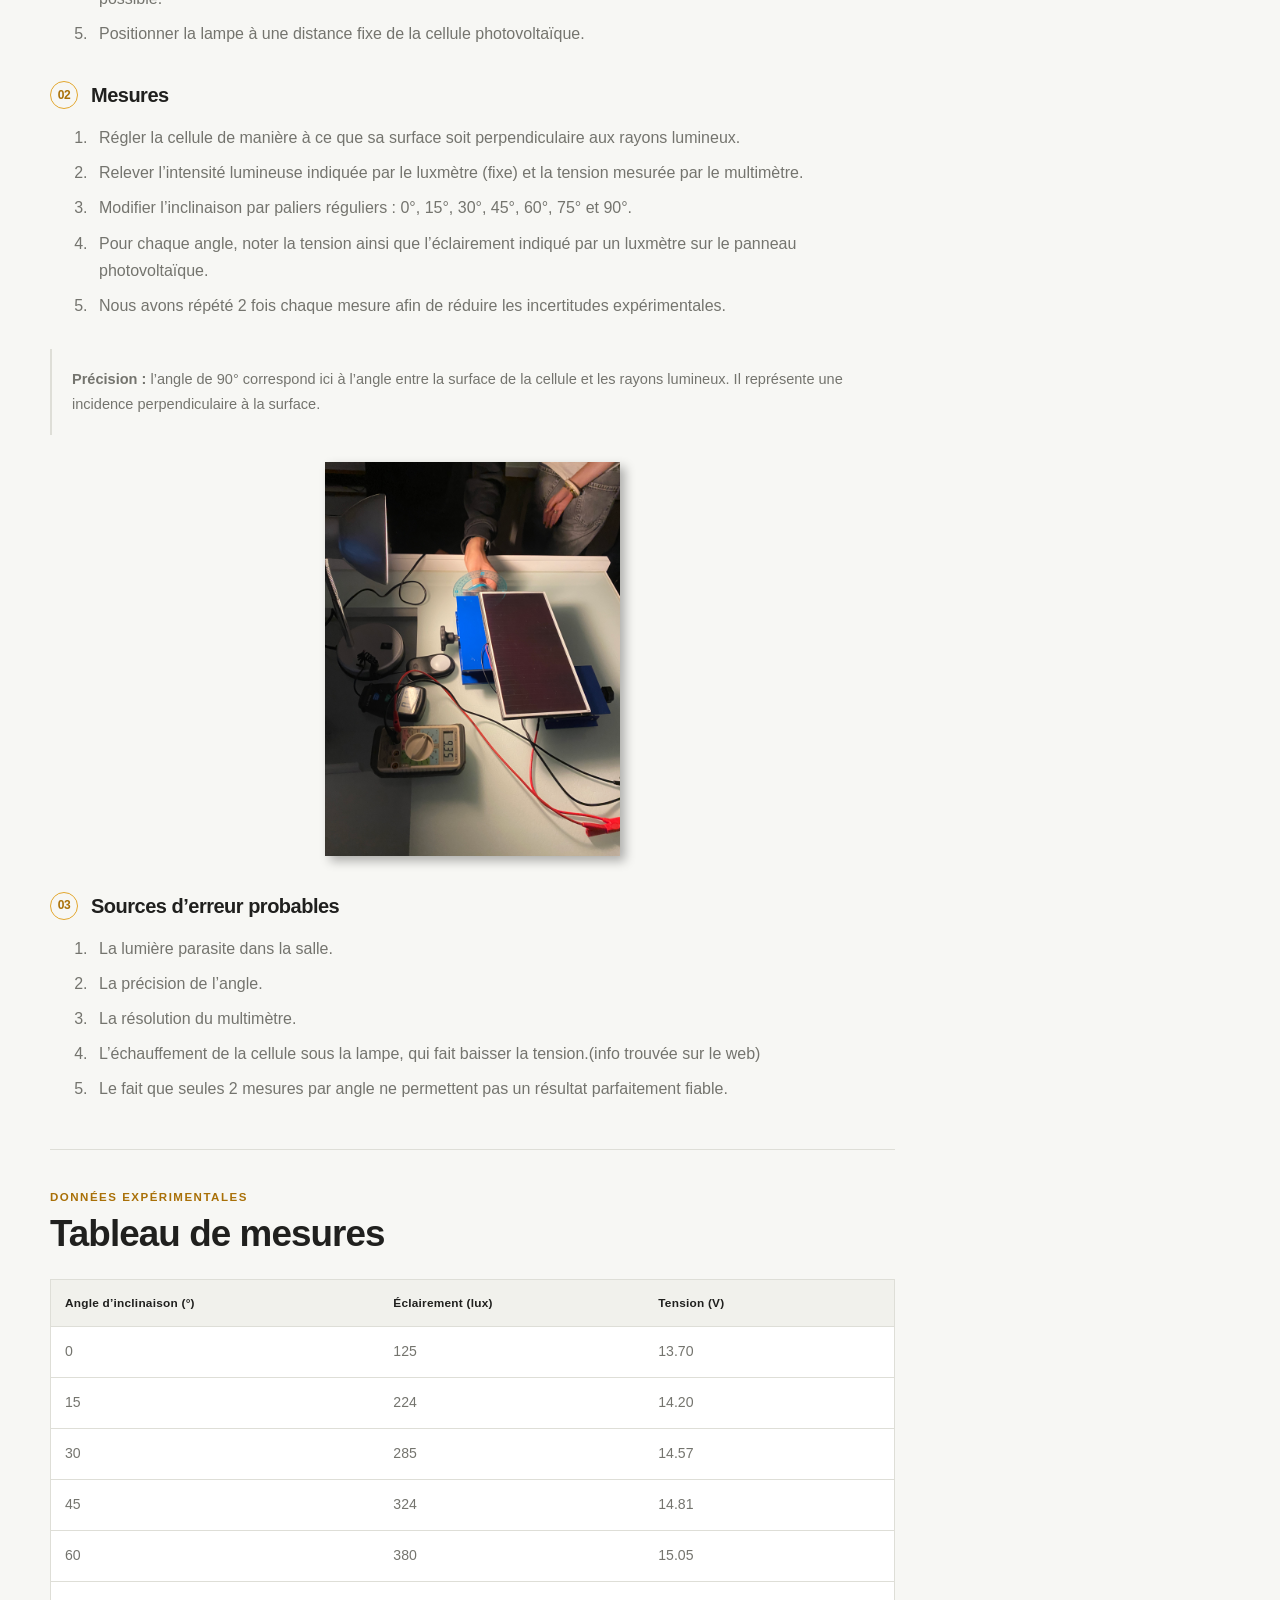
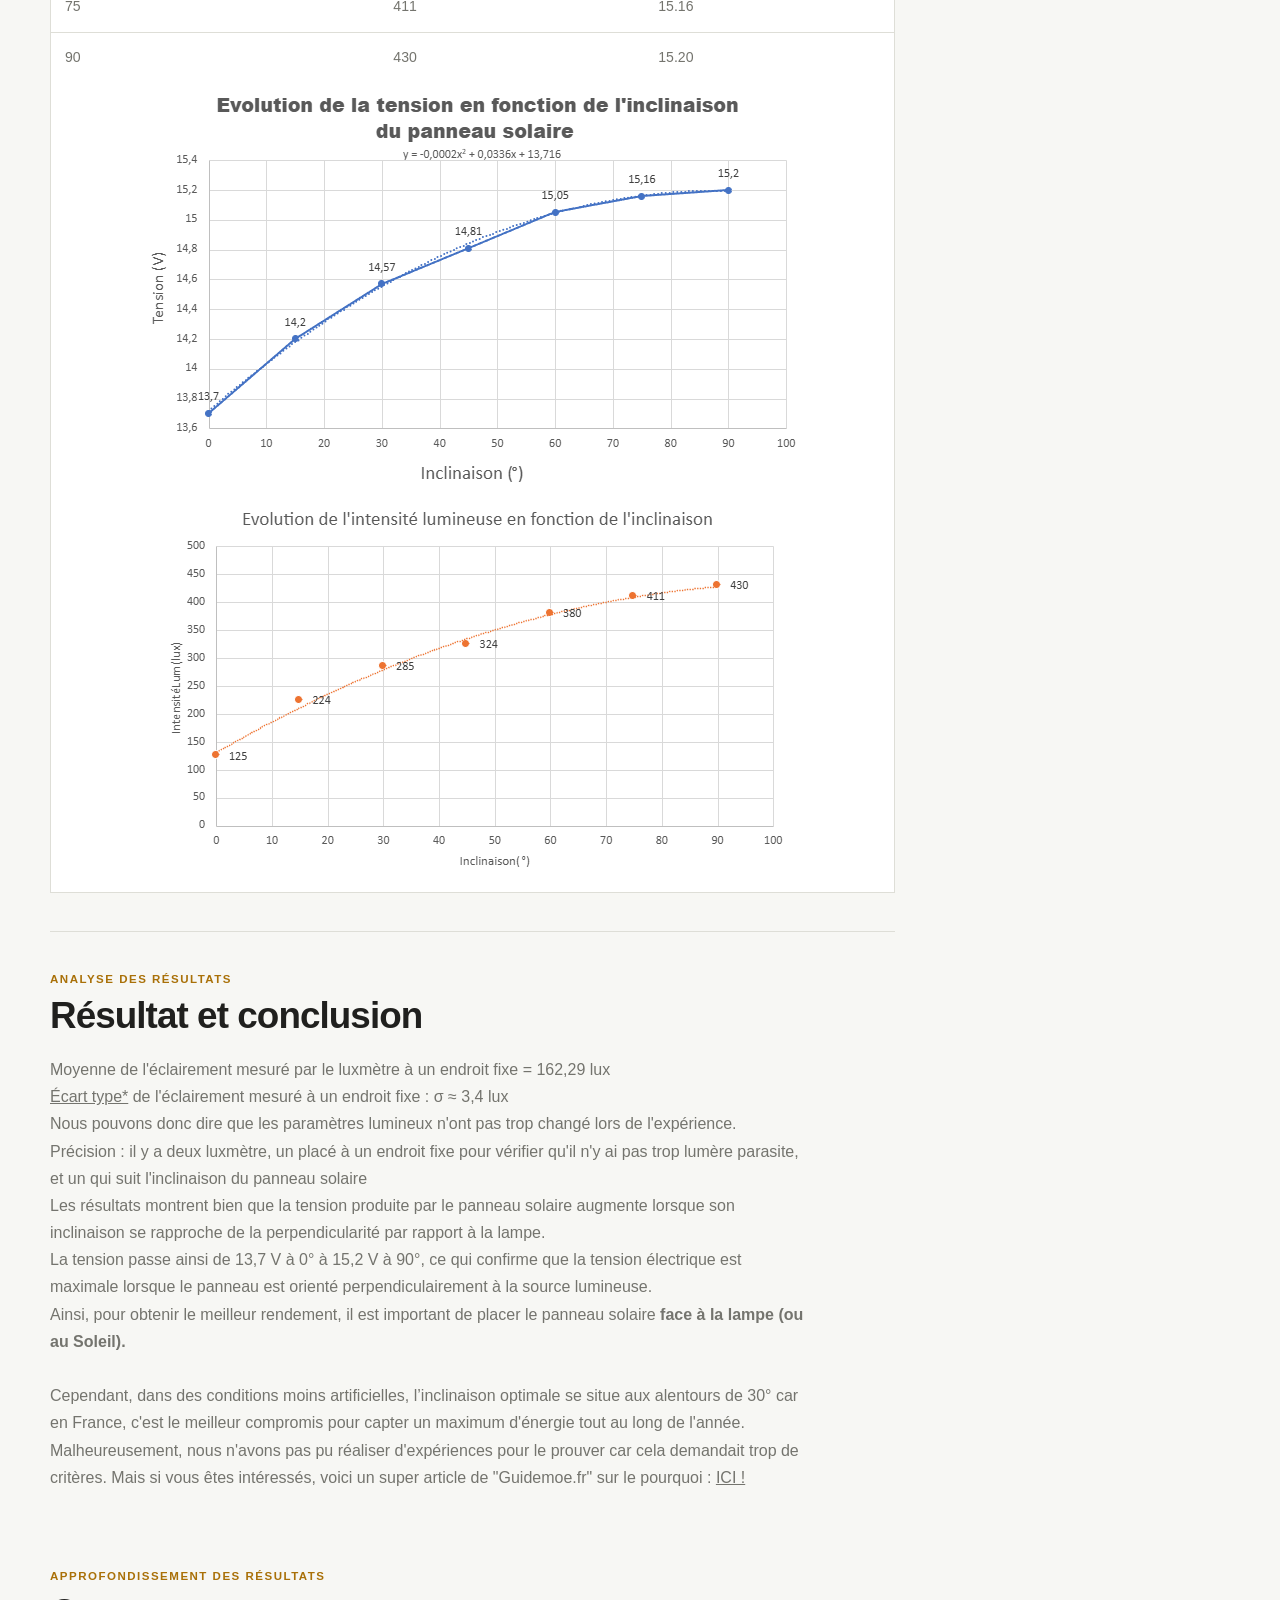
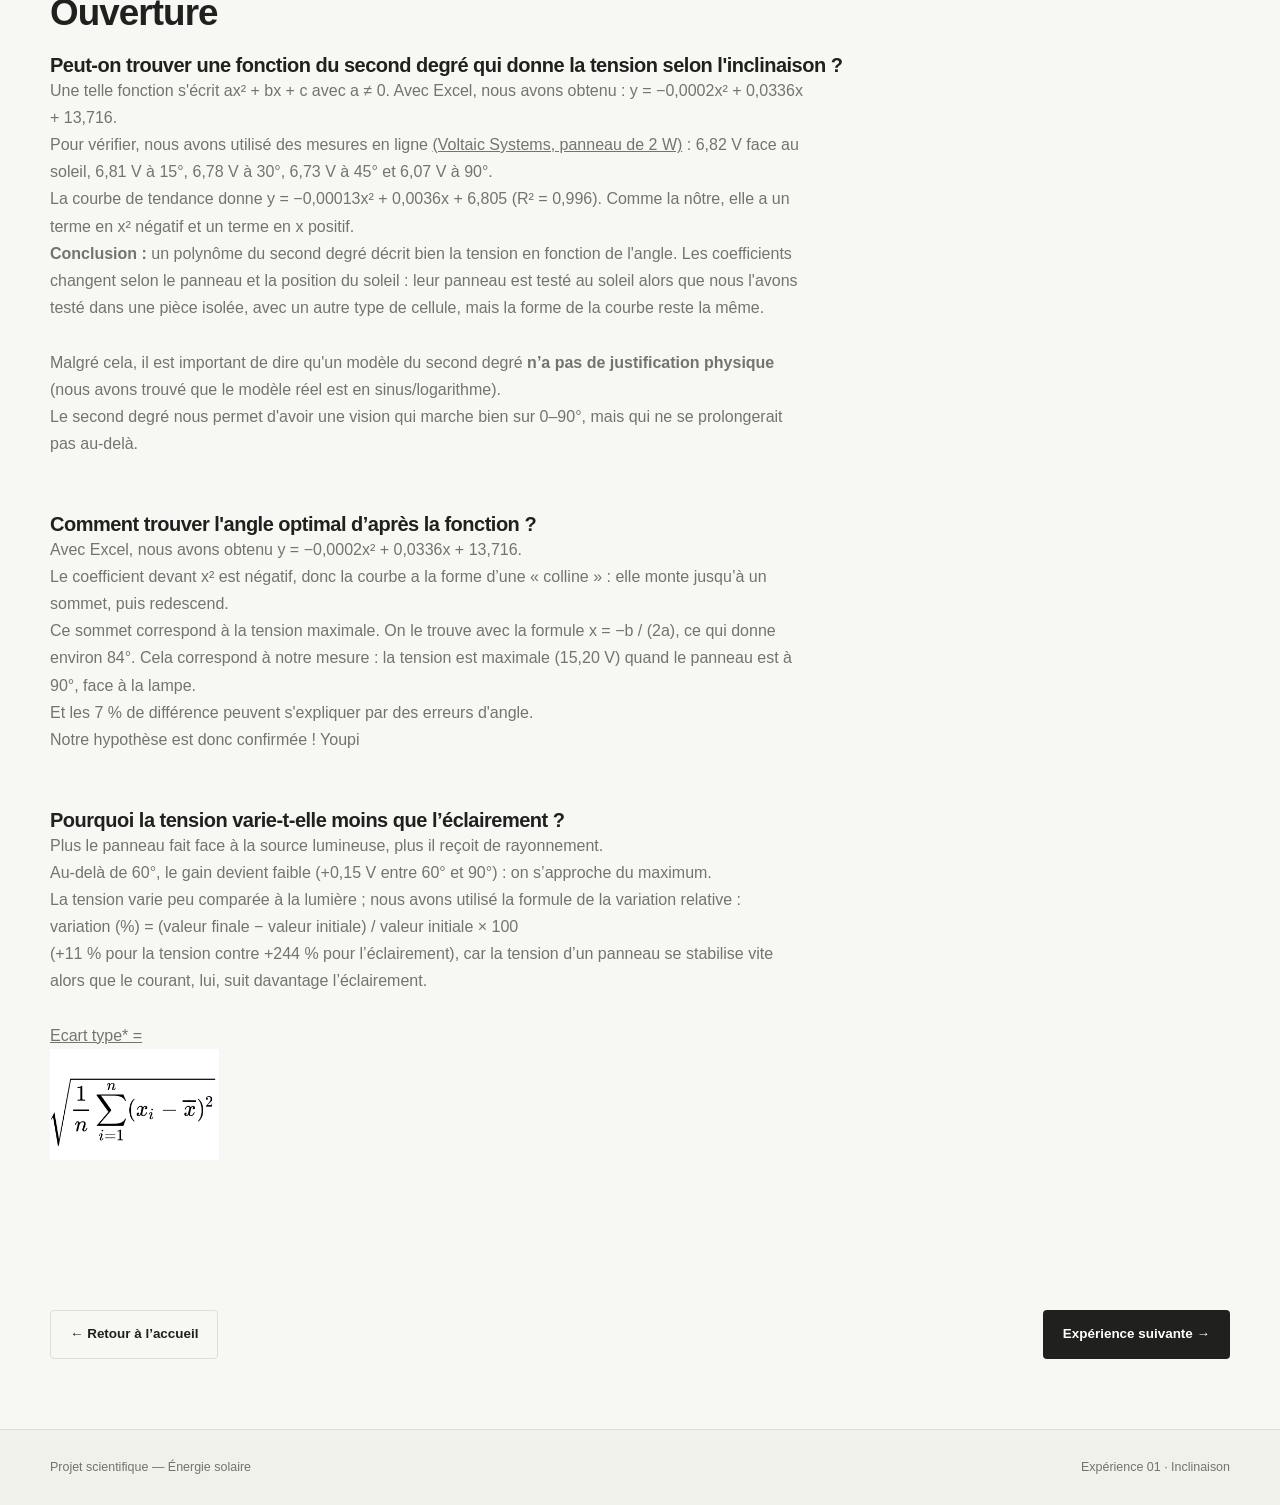
==== commit 82fbd004: "Add files via upload" ====
--- a/experience1.html
+++ b/experience1.html
@@ -166,7 +166,8 @@
           <p>
             Moyenne de l'éclairement mesuré par le luxmètre à un endroit fixe = 162,29 lux <br>
             <a style="text-decoration: underline;">Écart type*</a> de l'éclairement mesuré à un endroit fixe : σ ≈ 3,4 lux <br>
-            Nous pouvons donc dire que les paramètres lumineux n'ont pas trop changé lors de l'expérience.<br><br>
+            Nous pouvons donc dire que les paramètres lumineux n'ont pas trop changé lors de l'expérience.<br>
+            Précision : il y a deux luxmètre, un placé à un endroit fixe pour vérifier qu'il n'y ai pas trop lumère parasite, et un qui suit l'inclinaison du panneau solaire <br>
 
             Les résultats montrent bien que la tension produite par le panneau solaire
             augmente lorsque son inclinaison se rapproche de la perpendicularité par rapport à la lampe.<br>
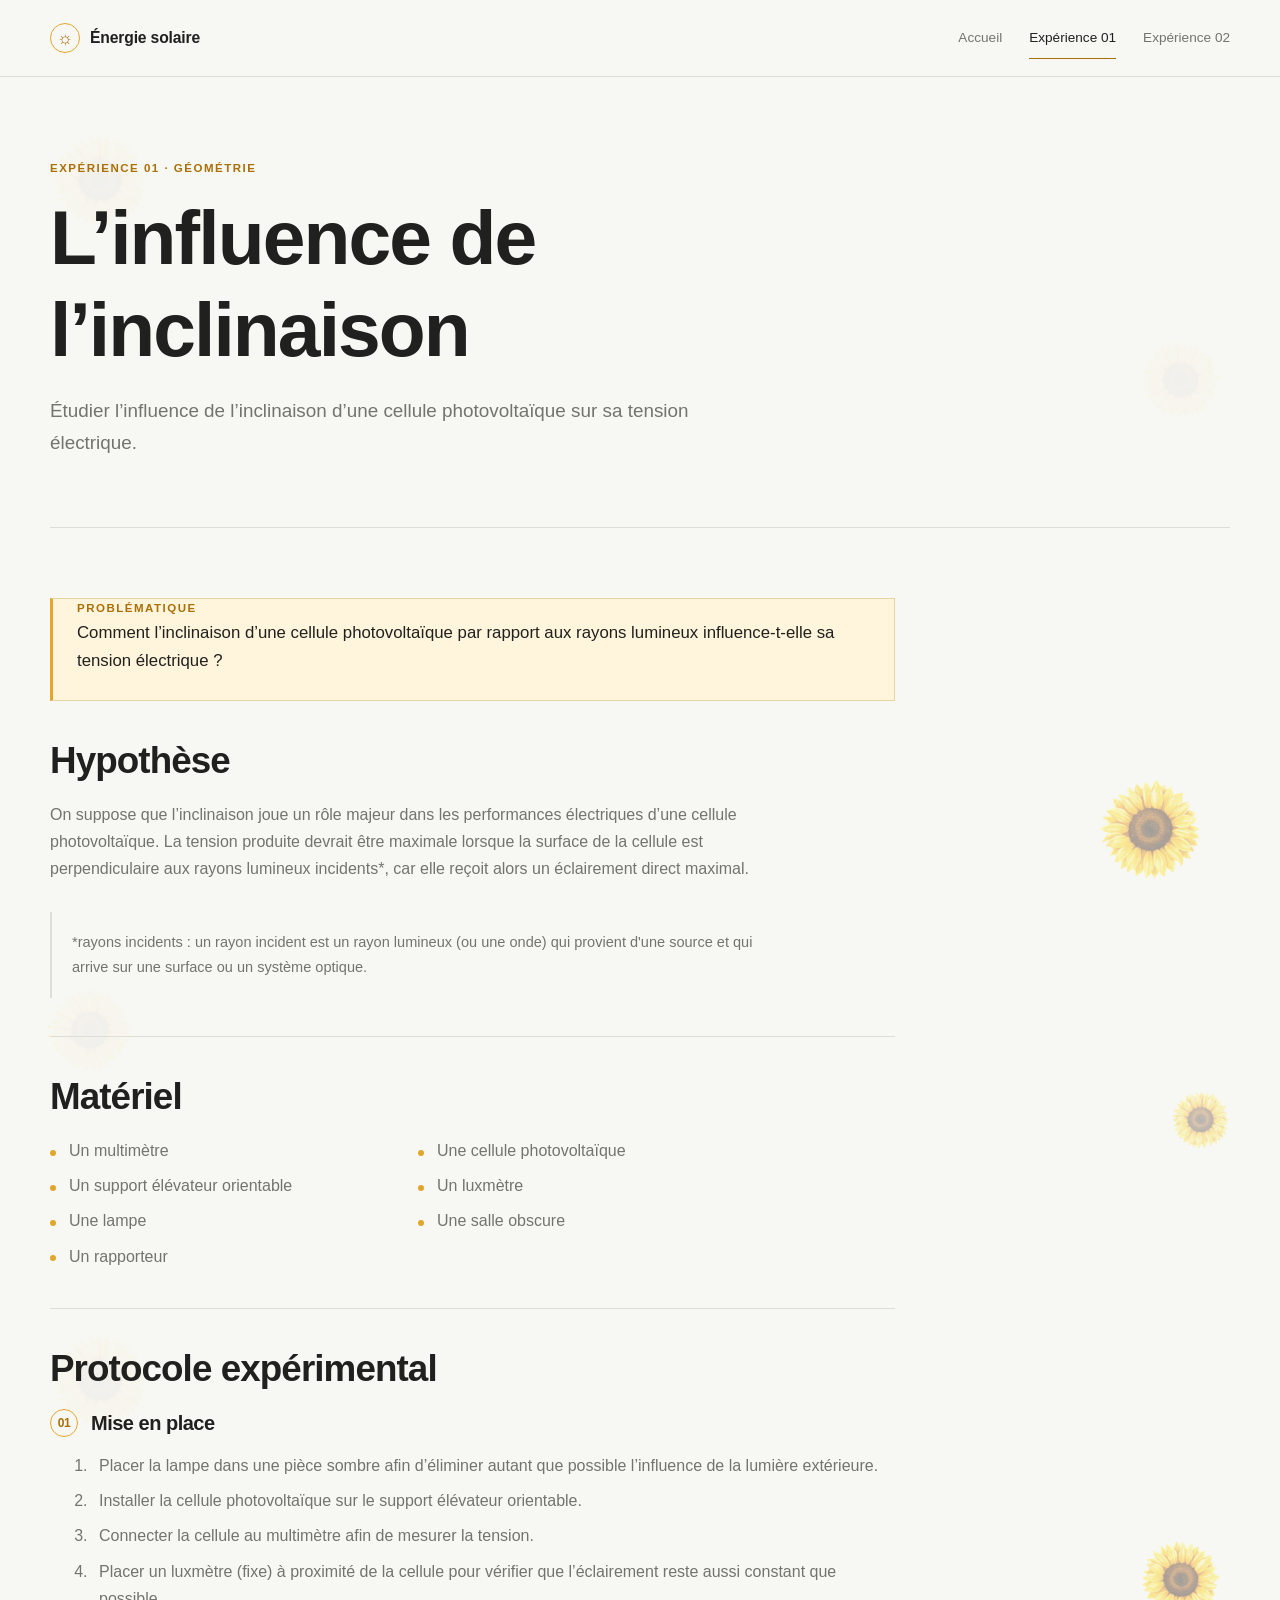
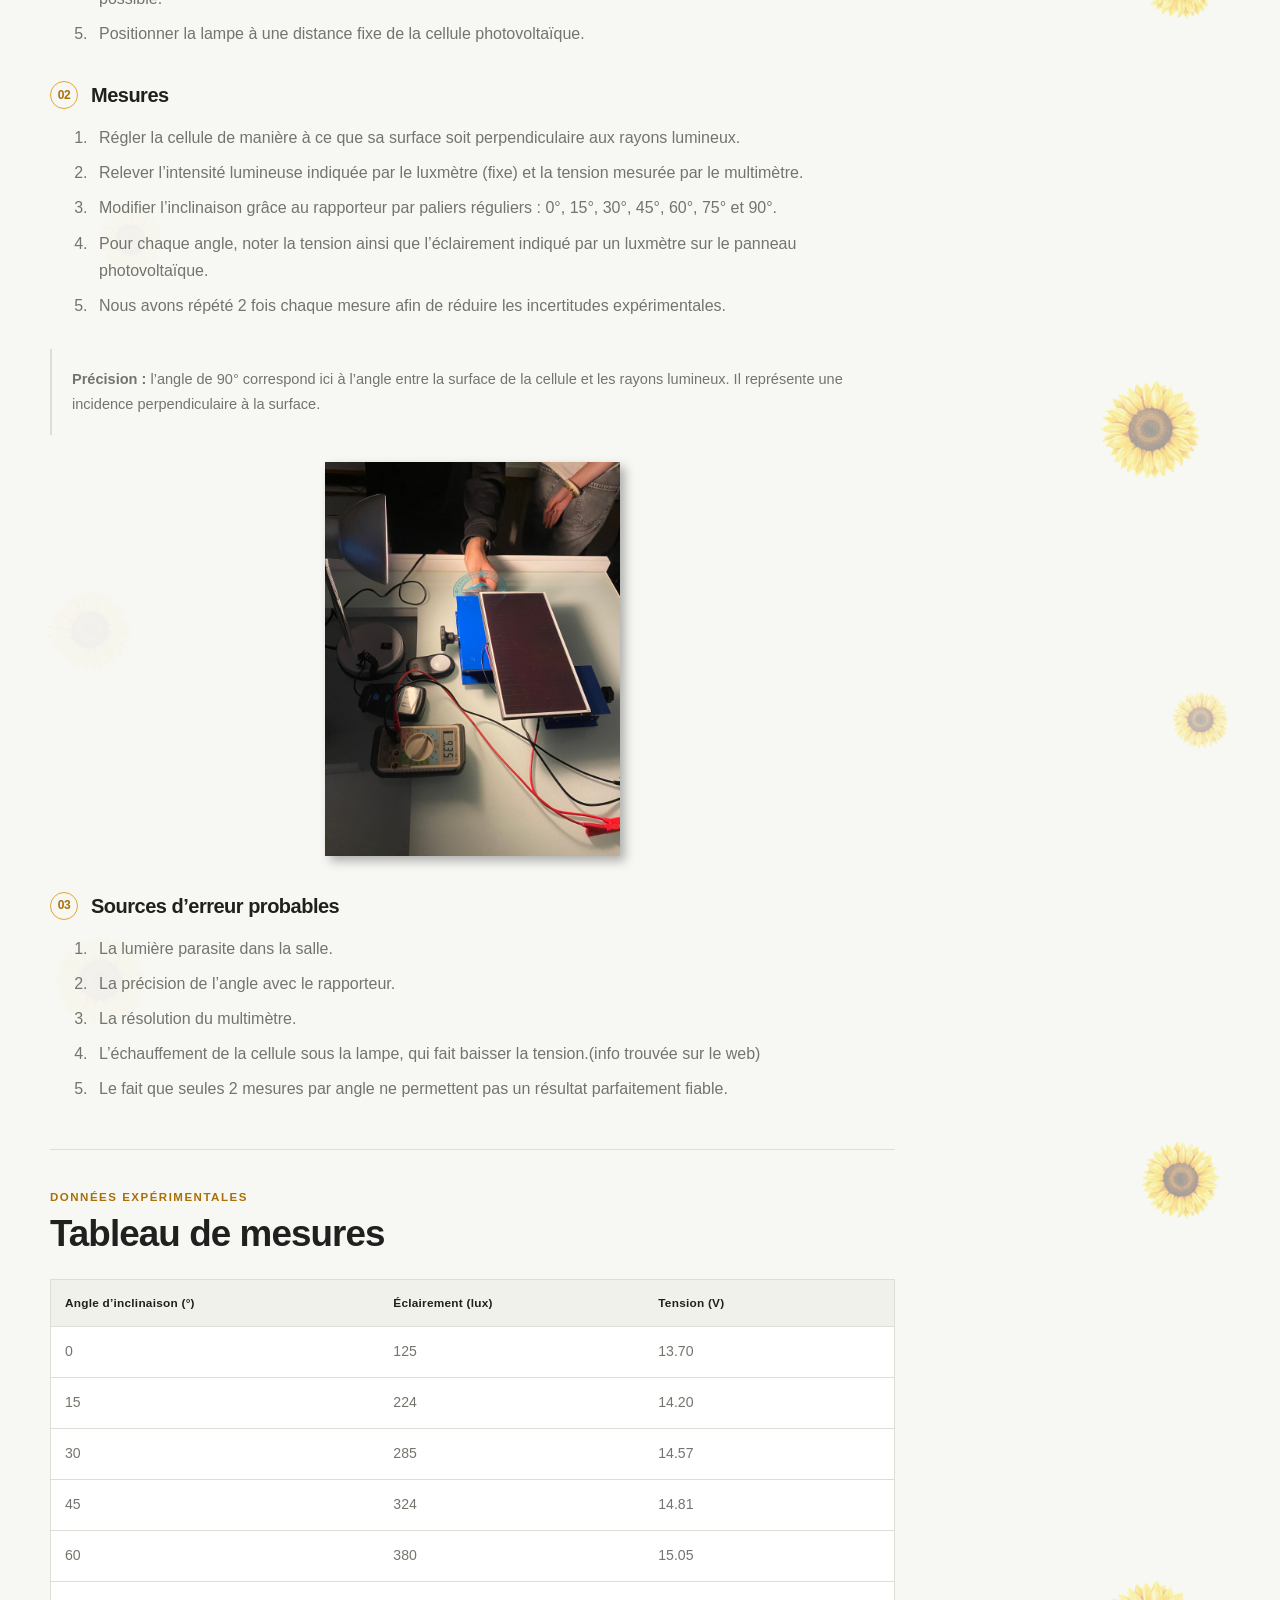
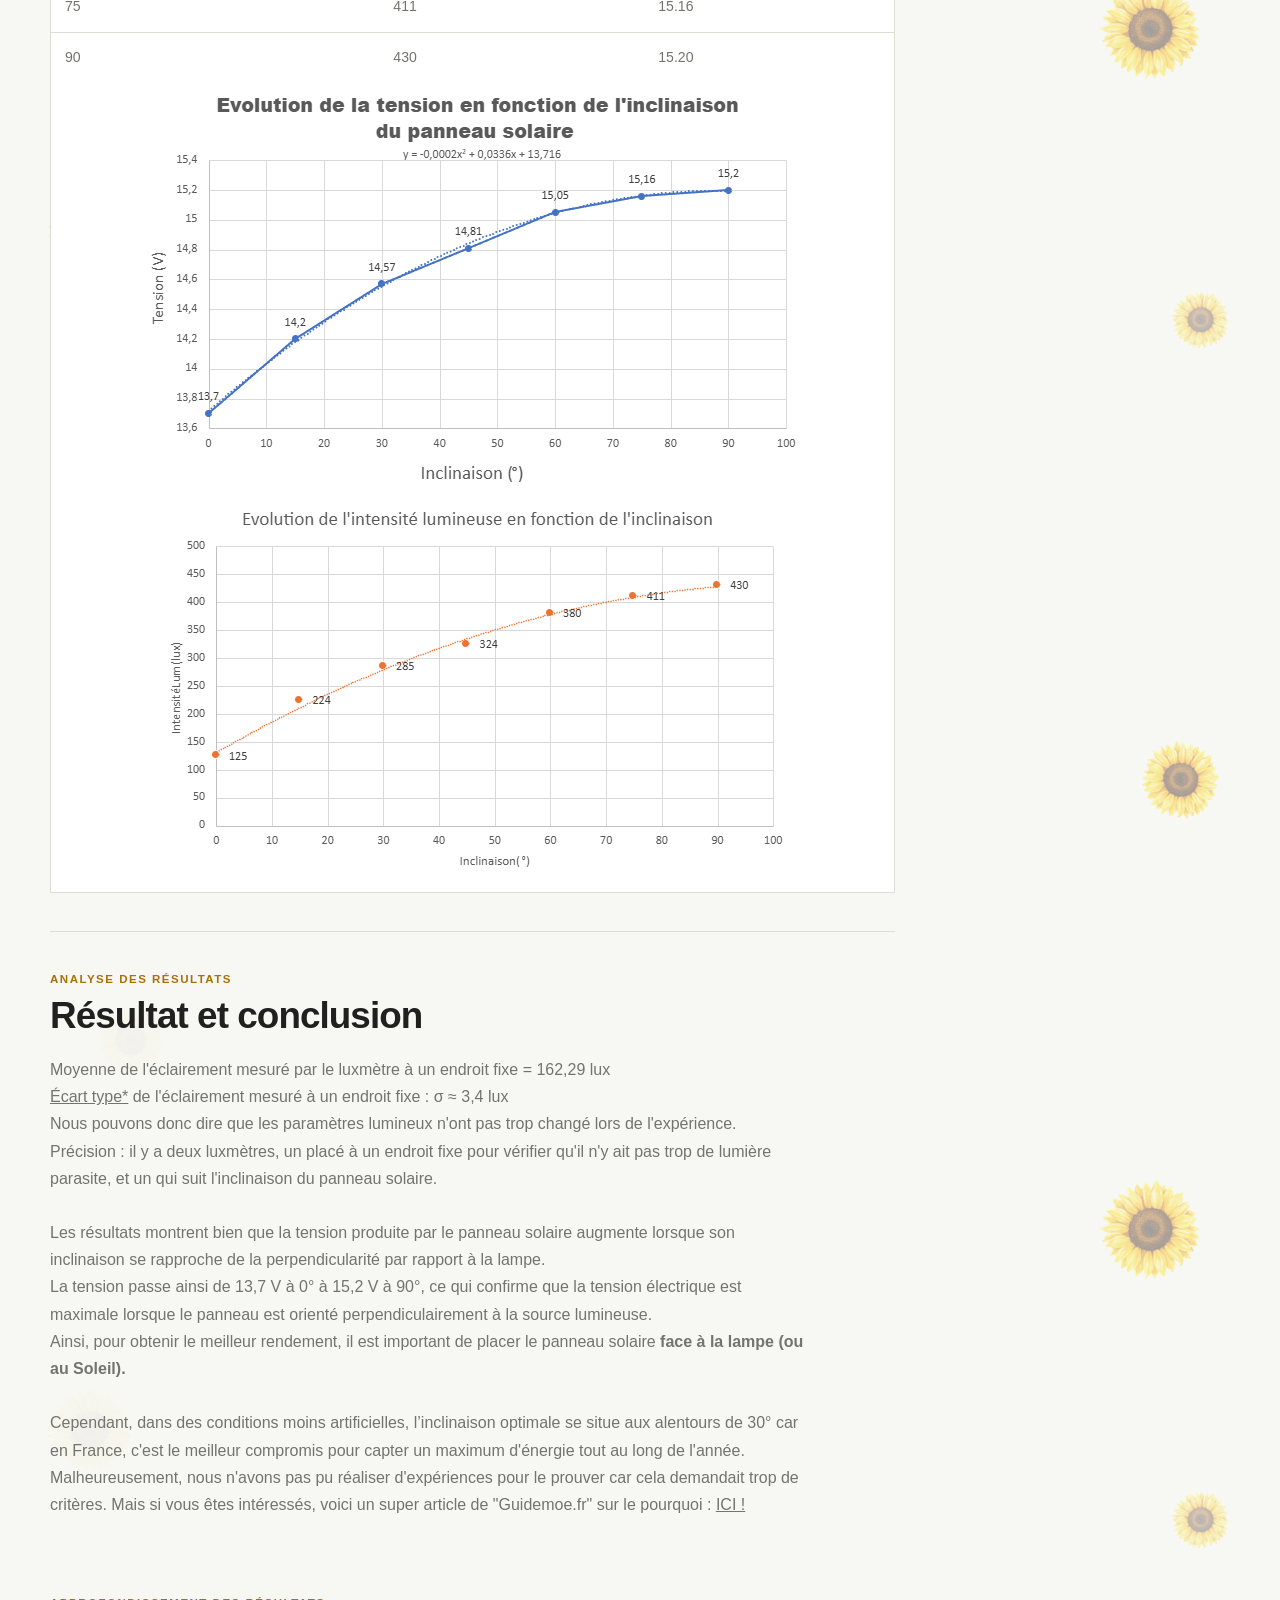
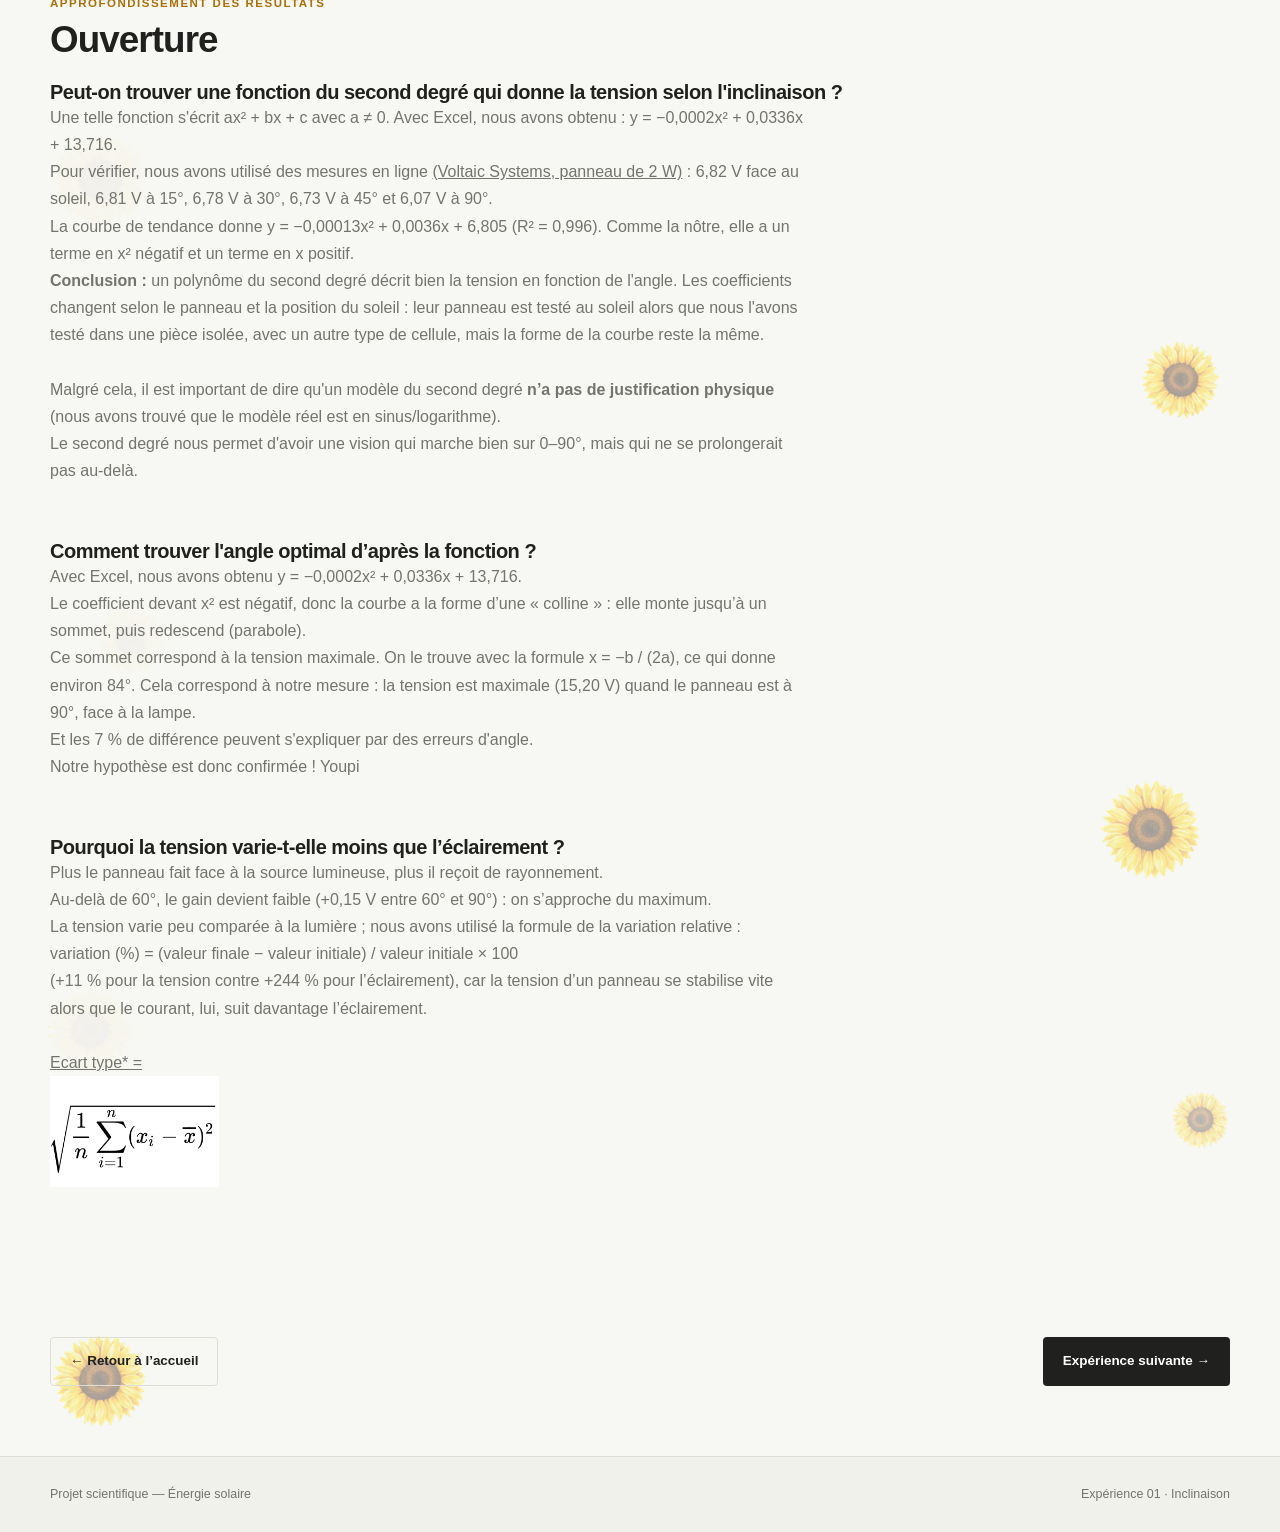
==== commit 487451ac: "Add files via upload" ====
--- a/experience1.html
+++ b/experience1.html
@@ -95,7 +95,7 @@
             <ol>
               <li>Régler la cellule de manière à ce que sa surface soit perpendiculaire aux rayons lumineux.</li>
               <li>Relever l’intensité lumineuse indiquée par le luxmètre (fixe) et la tension mesurée par le multimètre.</li>
-              <li>Modifier l’inclinaison par paliers réguliers : 0°, 15°, 30°, 45°, 60°, 75° et 90°.</li>
+              <li>Modifier l’inclinaison grâce au rapporteur par paliers réguliers : 0°, 15°, 30°, 45°, 60°, 75° et 90°.</li>
               <li>Pour chaque angle, noter la tension ainsi que l’éclairement indiqué par un luxmètre sur le panneau photovoltaïque.</li>
               <li>Nous avons répété 2 fois chaque mesure afin de réduire les incertitudes expérimentales.</li>
             </ol>
@@ -117,7 +117,7 @@
             <h3><span>03</span> Sources d’erreur probables</h3>
             <ol>
               <li>La lumière parasite dans la salle.</li>
-              <li>La précision de l’angle.</li>
+              <li>La précision de l’angle avec le rapporteur.</li>
               <li>La résolution du multimètre.</li>
               <li>L’échauffement de la cellule sous la lampe, qui fait baisser la tension.(info trouvée sur le web)</li>
               <li>Le fait que seules 2 mesures par angle ne permettent pas un résultat parfaitement fiable.</li>
@@ -167,7 +167,7 @@
             Moyenne de l'éclairement mesuré par le luxmètre à un endroit fixe = 162,29 lux <br>
             <a style="text-decoration: underline;">Écart type*</a> de l'éclairement mesuré à un endroit fixe : σ ≈ 3,4 lux <br>
             Nous pouvons donc dire que les paramètres lumineux n'ont pas trop changé lors de l'expérience.<br>
-            Précision : il y a deux luxmètre, un placé à un endroit fixe pour vérifier qu'il n'y ai pas trop lumère parasite, et un qui suit l'inclinaison du panneau solaire <br>
+            Précision : il y a deux luxmètres, un placé à un endroit fixe pour vérifier qu'il n'y ait pas trop de lumière parasite, et un qui suit l'inclinaison du panneau solaire.<br><br>
 
             Les résultats montrent bien que la tension produite par le panneau solaire
             augmente lorsque son inclinaison se rapproche de la perpendicularité par rapport à la lampe.<br>
@@ -204,7 +204,7 @@
 
           <h3>Comment trouver l'angle optimal d’après la fonction ?</h3>
           <p>Avec Excel, nous avons obtenu y = −0,0002x² + 0,0336x + 13,716.<br>
-            Le coefficient devant x² est négatif, donc la courbe a la forme d’une « colline » : elle monte jusqu’à un sommet, puis redescend.<br>
+            Le coefficient devant x² est négatif, donc la courbe a la forme d’une « colline » : elle monte jusqu’à un sommet, puis redescend (parabole).<br>
             Ce sommet correspond à la tension maximale. On le trouve avec la formule x = −b / (2a), ce qui donne environ 84°.
             Cela correspond à notre mesure : la tension est maximale (15,20 V) quand le panneau est à 90°, face à la lampe.<br>
             Et les 7 % de différence peuvent s'expliquer par des erreurs d'angle.<br>
--- a/style.css
+++ b/style.css
@@ -55,12 +55,23 @@
 }
 
 body {
-  background: var(--background);
+  
+  background-color: var(--background);
+  background-image: url("Images/stickers_gauche.png"), url("Images/stickers_droite.png");
+  background-position: left top, right top;
+  background-repeat: repeat-y, repeat-y;
   color: var(--text);
   font-family: "Inter", "Segoe UI", Arial, sans-serif;
   font-size: 16px;
   line-height: 1.7;
   animation: pageEnter 0.45s ease both;
+}
+
+.content-column,
+.intro-section,
+.experiments-section,
+.experiment-header {
+  background: rgba(247, 247, 244, 0.92);
 }
 
 @keyframes pageEnter {
